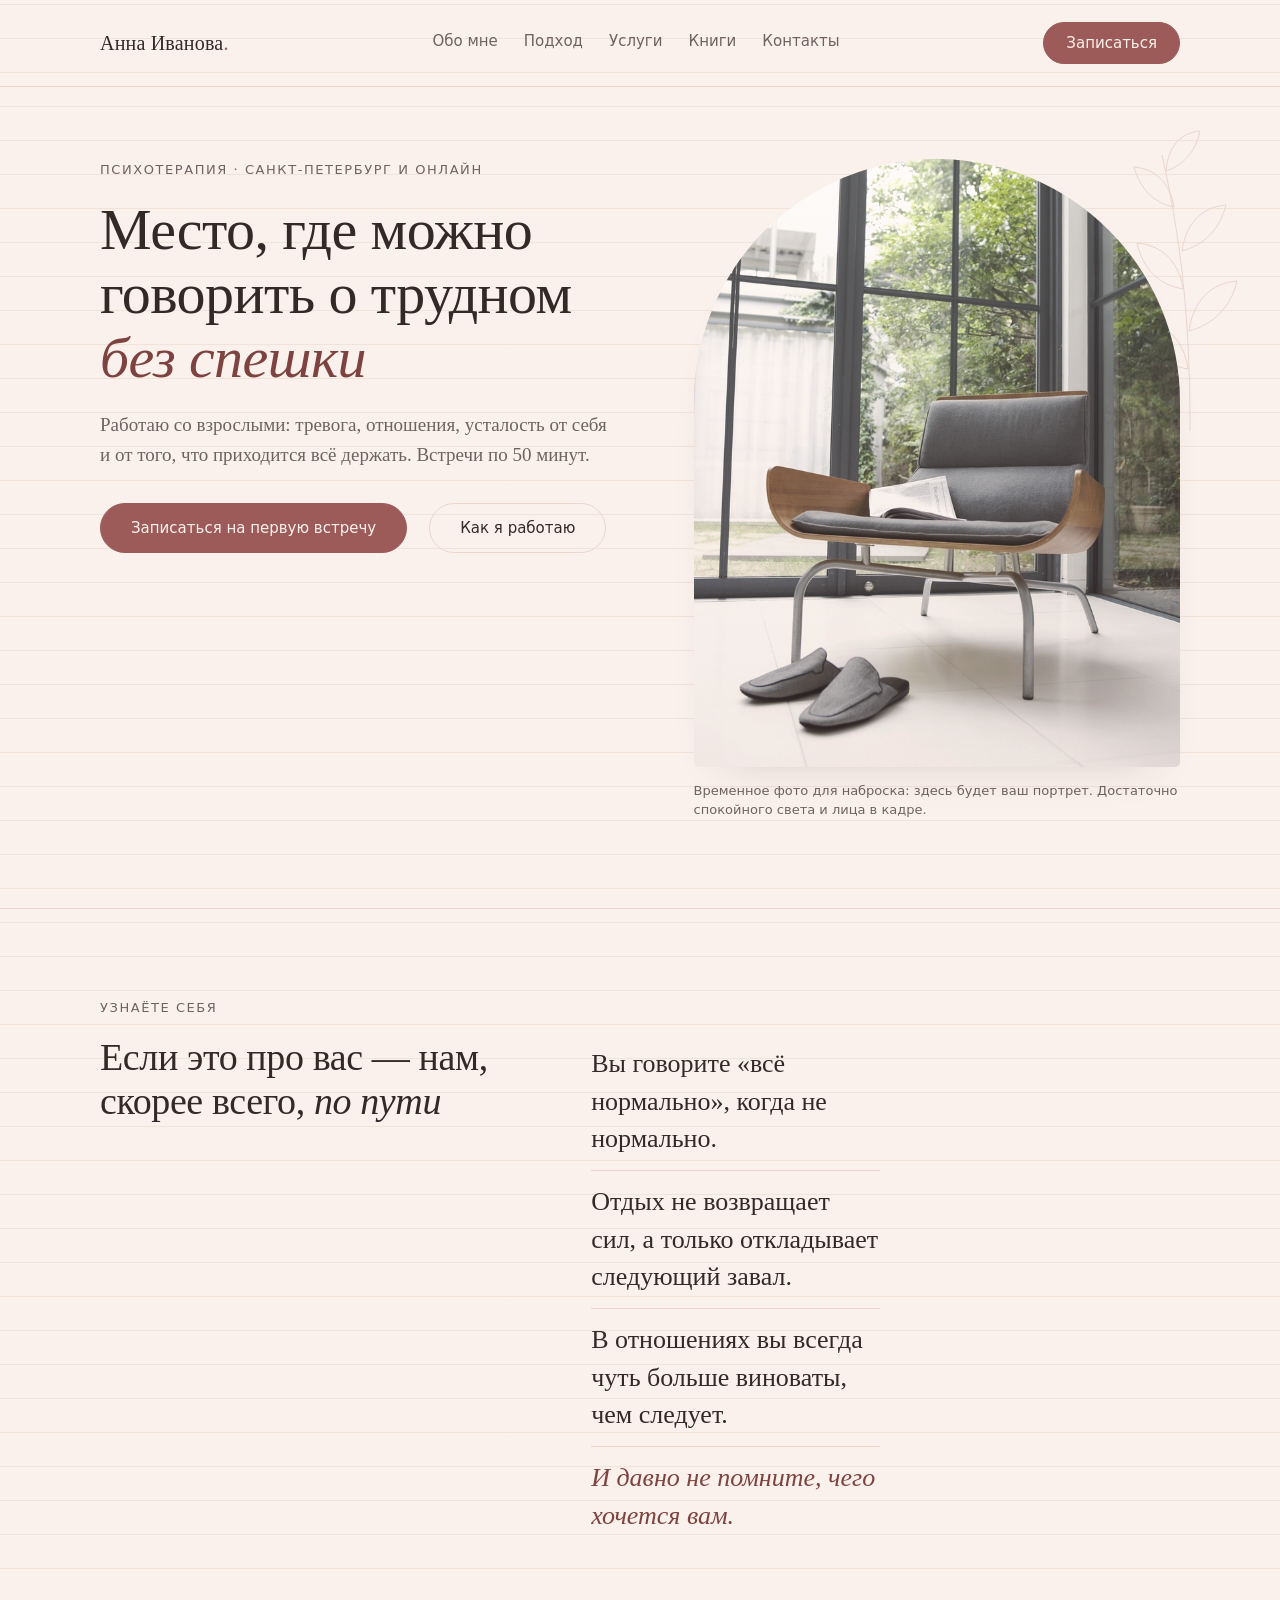
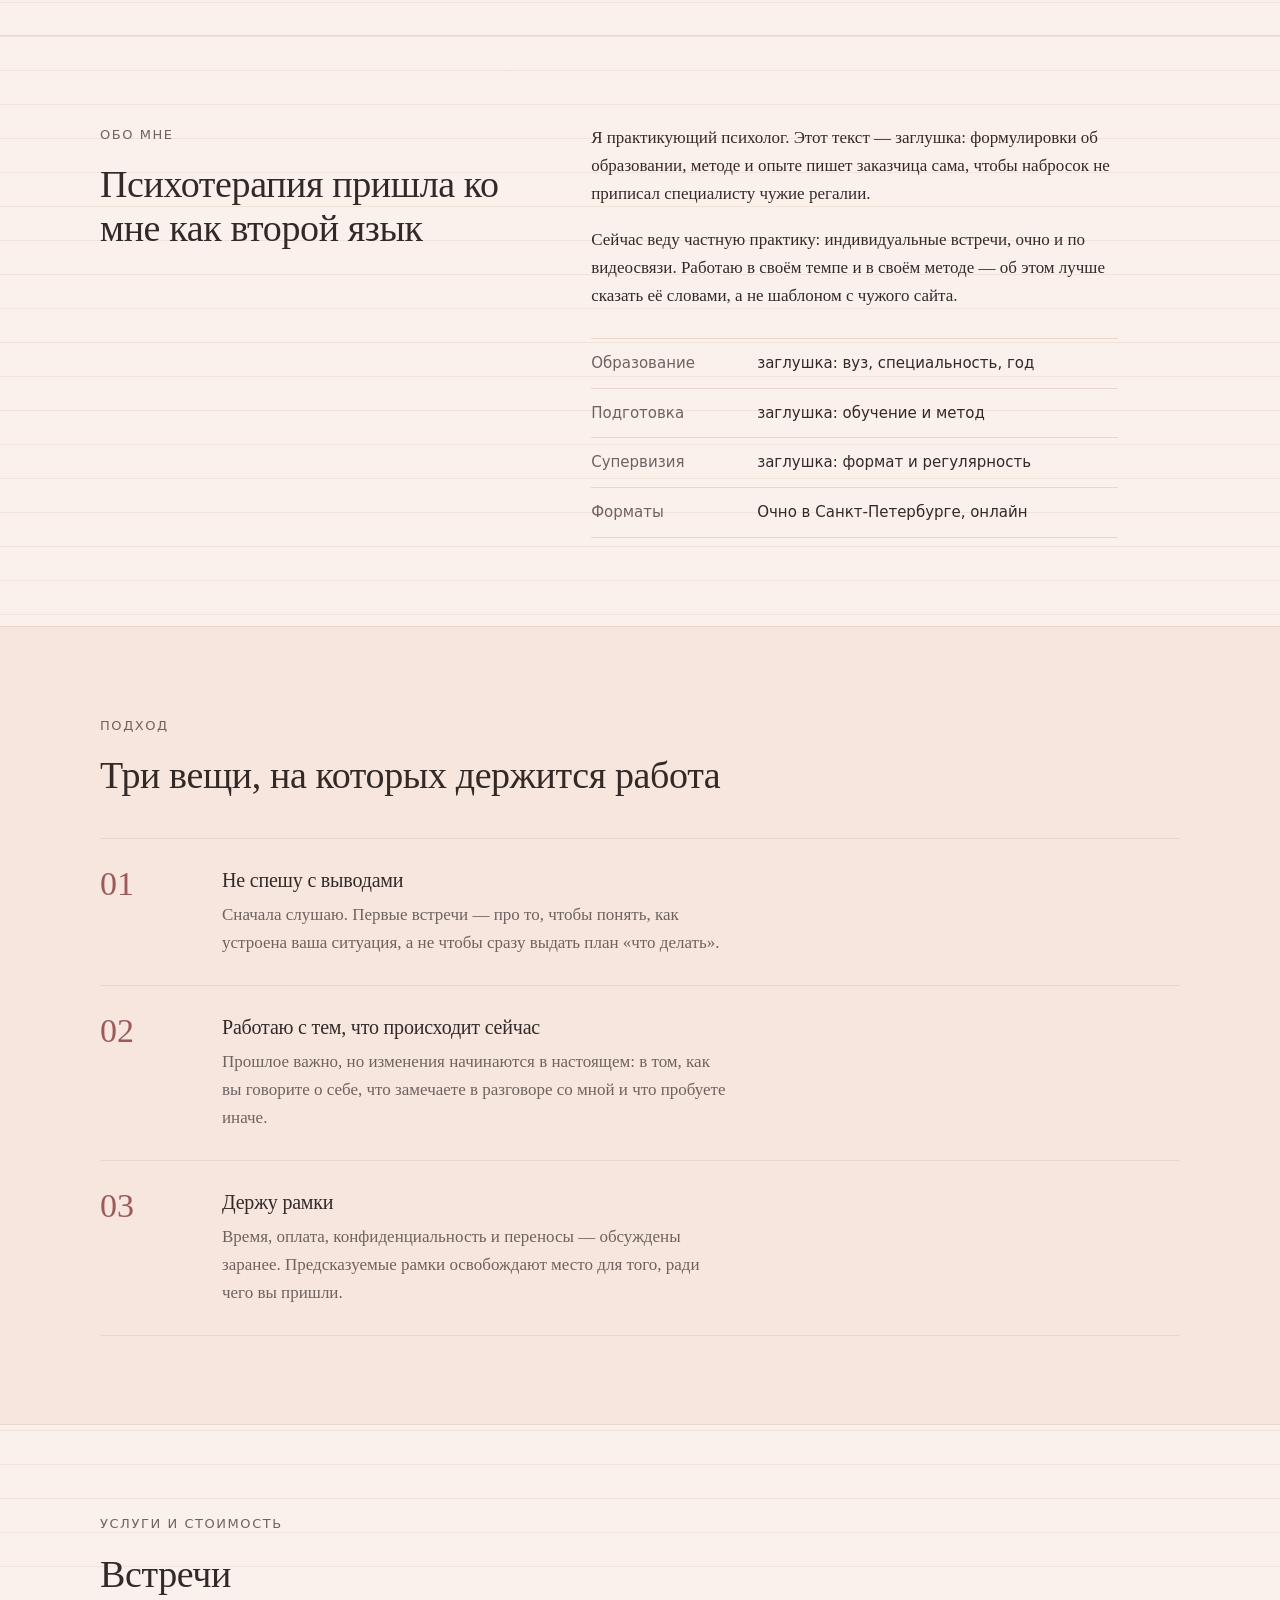
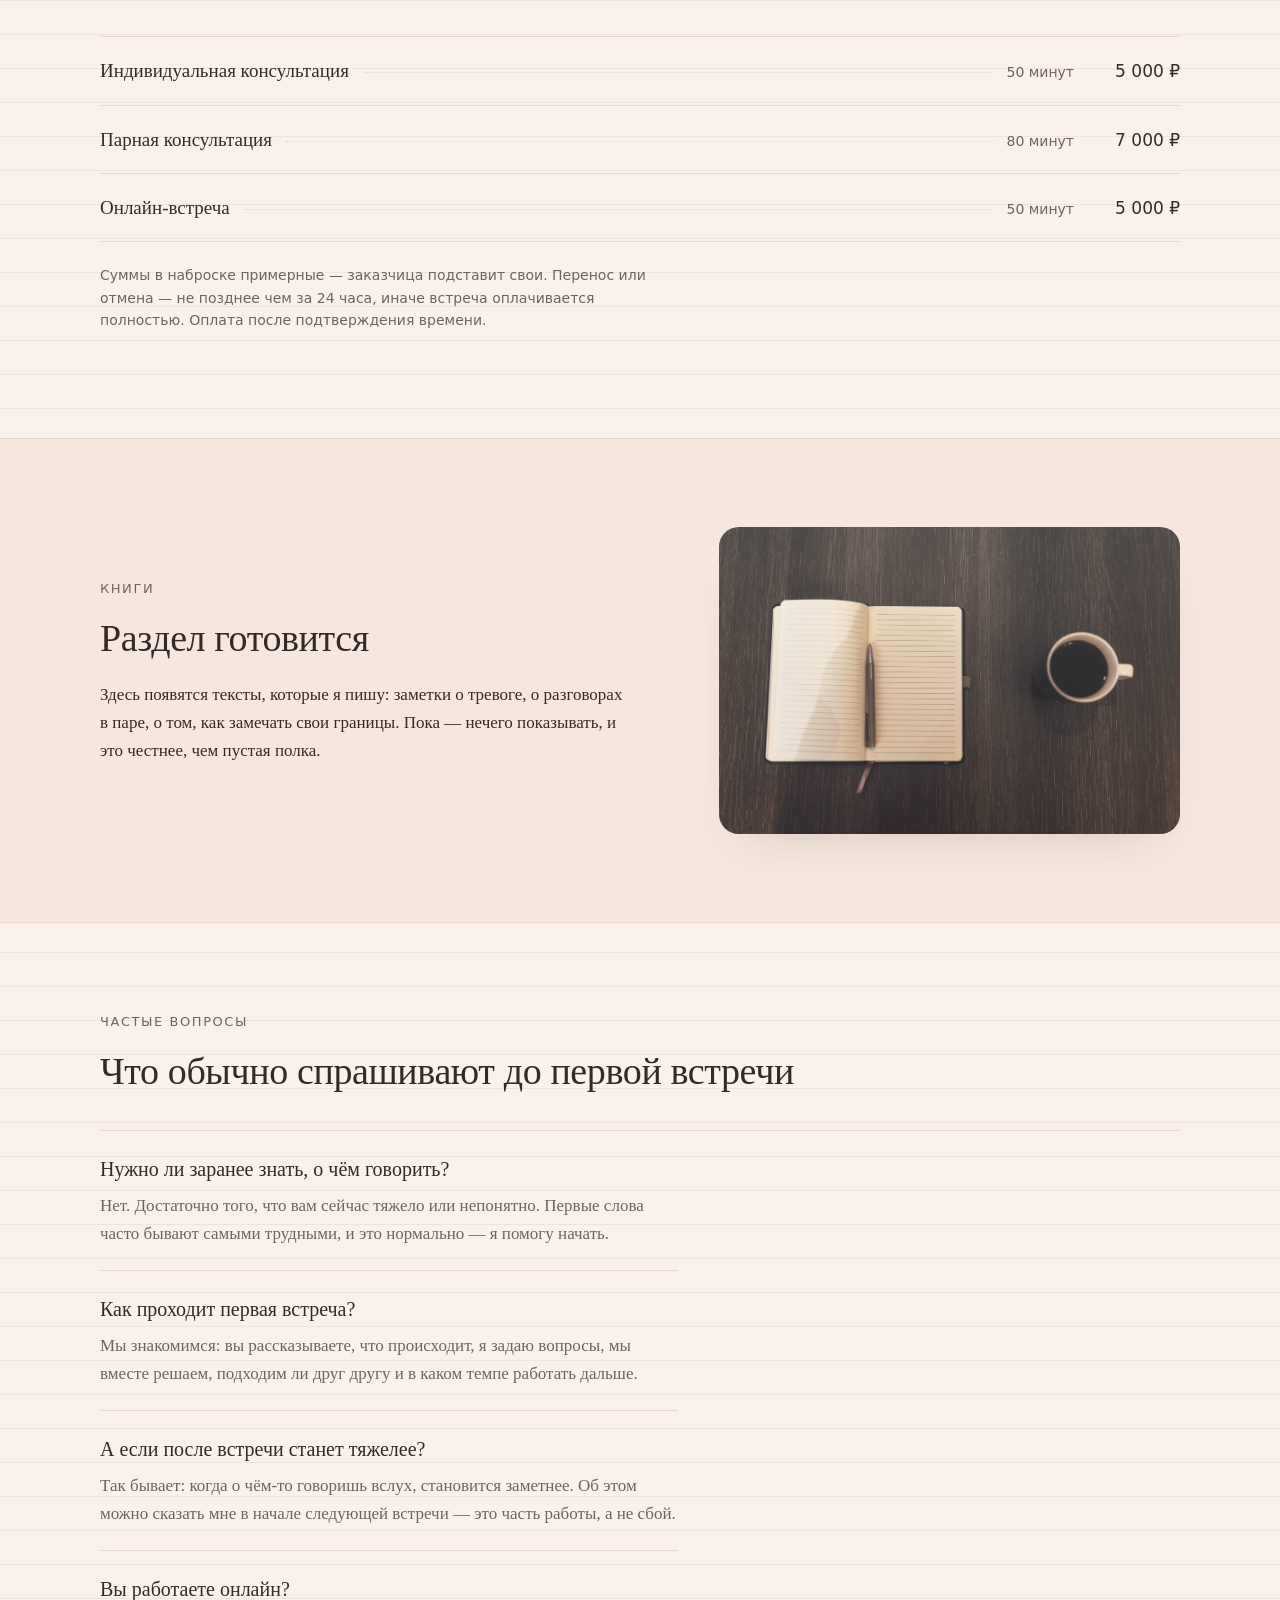
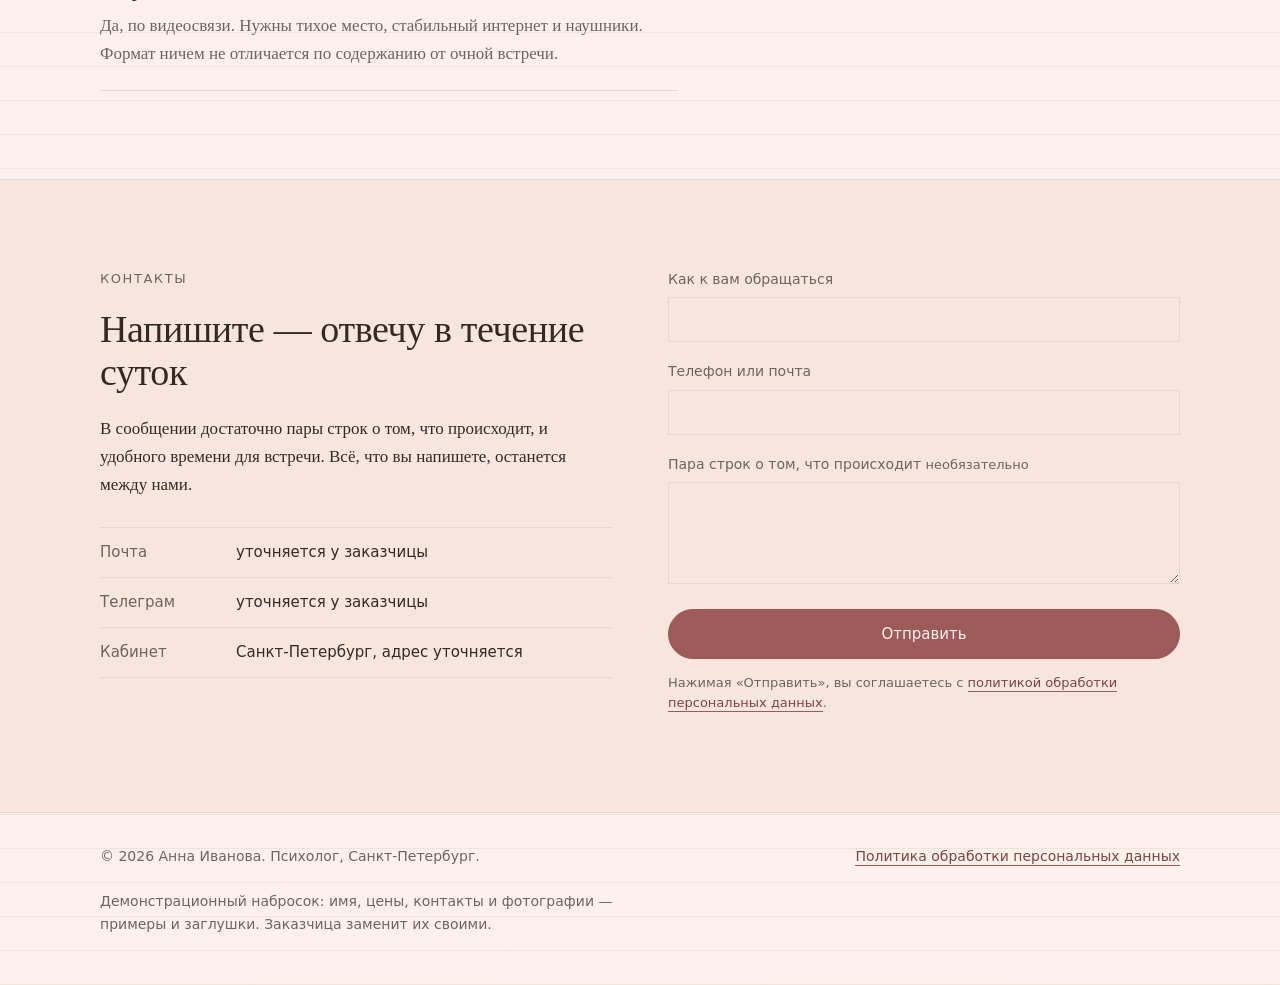
==== index.html @ fbcf43df "Демо-набросок сайта психолога: первый экран, услуги, FAQ, контакты" ====
<!DOCTYPE html>
<html lang="ru">
<head>
<meta charset="utf-8">
<meta name="viewport" content="width=device-width, initial-scale=1">
<title>Анна Иванова — психолог, Санкт-Петербург и онлайн</title>
<meta name="description" content="Психотерапия для взрослых: тревога, отношения, усталость от себя. Встречи 50 минут очно в Санкт-Петербурге и по видеосвязи.">
<link rel="stylesheet" href="styles.css">
</head>
<body>
<!-- Набросок для проекта на Kwork. Имя, тексты и цены — плейсхолдеры. -->
<a class="skip-link" href="#about">Перейти к содержанию</a>

<header class="site-head">
  <div class="wrap head-inner">
    <a class="brand" href="#top">Анна Иванова<span class="brand-dot">.</span></a>
    <nav class="nav" aria-label="Разделы страницы">
      <a href="#about">Обо мне</a>
      <a href="#approach">Подход</a>
      <a href="#services">Услуги</a>
      <a href="#books">Книги</a>
      <a href="#contact">Контакты</a>
    </nav>
    <a class="btn btn-small" href="#contact">Записаться</a>
  </div>
</header>

<main id="top">
  <section class="hero">
    <svg class="ornament" viewBox="0 0 240 320" fill="none" stroke="currentColor" stroke-width="1" aria-hidden="true" focusable="false">
      <path d="M120 320C120 236 116 150 92 44"/>
      <path d="M118 258c-26-4-44-22-50-50 26 2 46 20 50 50Z"/>
      <path d="M119 220c24-6 42-24 48-50-26 2-44 20-48 50Z"/>
      <path d="M113 178c-24-4-40-20-46-46 24 2 42 18 46 46Z"/>
      <path d="M112 140c22-6 38-22 44-46-24 2-40 18-44 46Z"/>
      <path d="M104 96c-20-4-34-18-40-40 22 2 36 16 40 40Z"/>
      <path d="M96 60c18-6 30-20 34-40-20 2-32 16-34 40Z"/>
    </svg>
    <div class="wrap hero-grid">
      <div class="hero-text">
        <p class="kicker">Психотерапия · Санкт-Петербург и онлайн</p>
        <h1>Место, где можно говорить о трудном <em>без спешки</em></h1>
        <p class="lede">Работаю со взрослыми: тревога, отношения, усталость от себя и от того, что приходится всё держать. Встречи по 50 минут.</p>
        <p class="hero-actions">
          <a class="btn" href="#contact">Записаться на первую встречу</a>
          <a class="btn btn-ghost" href="#approach">Как я работаю</a>
        </p>
      </div>
      <figure class="hero-photo">
        <div class="photo">
          <img src="assets/img/hero-room.webp" alt="Светлая комната с креслом у окна — временное фото для наброска" width="727" height="1024" loading="eager">
        </div>
        <figcaption>Временное фото для наброска: здесь будет ваш портрет. Достаточно спокойного света и лица в кадре.</figcaption>
      </figure>
    </div>
  </section>

  <section id="recognize" class="section">
    <div class="wrap section-grid">
      <div>
        <p class="kicker">Узнаёте себя</p>
        <h2>Если это про вас — нам, скорее всего, <em>по пути</em></h2>
      </div>
      <div>
        <ul class="lines">
          <li>Вы говорите «всё нормально», когда не нормально.</li>
          <li>Отдых не возвращает сил, а только откладывает следующий завал.</li>
          <li>В отношениях вы всегда чуть больше виноваты, чем следует.</li>
          <li>И давно не помните, чего хочется вам.</li>
        </ul>
      </div>
    </div>
  </section>

  <section id="about" class="section">
    <div class="wrap section-grid">
      <div>
        <p class="kicker">Обо мне</p>
        <h2>Психотерапия пришла ко мне как второй язык</h2>
      </div>
      <div class="prose">
        <p>Я практикующий психолог. Этот текст — заглушка: формулировки об образовании, методе и опыте пишет заказчица сама, чтобы набросок не приписал специалисту чужие регалии.</p>
        <p>Сейчас веду частную практику: индивидуальные встречи, очно и по видеосвязи. Работаю в своём темпе и в своём методе — об этом лучше сказать её словами, а не шаблоном с чужого сайта.</p>
        <ul class="facts">
          <li><span>Образование</span><span>заглушка: вуз, специальность, год</span></li>
          <li><span>Подготовка</span><span>заглушка: обучение и метод</span></li>
          <li><span>Супервизия</span><span>заглушка: формат и регулярность</span></li>
          <li><span>Форматы</span><span>Очно в Санкт-Петербурге, онлайн</span></li>
        </ul>
      </div>
    </div>
  </section>

  <section id="approach" class="section section-tint">
    <div class="wrap">
      <p class="kicker">Подход</p>
      <h2>Три вещи, на которых держится работа</h2>
      <ol class="steps">
        <li class="step">
          <span class="step-num">01</span>
          <div>
            <h3>Не спешу с выводами</h3>
            <p>Сначала слушаю. Первые встречи — про то, чтобы понять, как устроена ваша ситуация, а не чтобы сразу выдать план «что делать».</p>
          </div>
        </li>
        <li class="step">
          <span class="step-num">02</span>
          <div>
            <h3>Работаю с тем, что происходит сейчас</h3>
            <p>Прошлое важно, но изменения начинаются в настоящем: в том, как вы говорите о себе, что замечаете в разговоре со мной и что пробуете иначе.</p>
          </div>
        </li>
        <li class="step">
          <span class="step-num">03</span>
          <div>
            <h3>Держу рамки</h3>
            <p>Время, оплата, конфиденциальность и переносы — обсуждены заранее. Предсказуемые рамки освобождают место для того, ради чего вы пришли.</p>
          </div>
        </li>
      </ol>
    </div>
  </section>

  <section id="services" class="section">
    <div class="wrap">
      <p class="kicker">Услуги и стоимость</p>
      <h2>Встречи</h2>
      <ul class="price-list">
        <li class="price-row">
          <span class="price-name">Индивидуальная консультация</span>
          <span class="price-lead" aria-hidden="true"></span>
          <span class="price-meta">50 минут</span>
          <span class="price-sum">5 000 ₽</span>
        </li>
        <li class="price-row">
          <span class="price-name">Парная консультация</span>
          <span class="price-lead" aria-hidden="true"></span>
          <span class="price-meta">80 минут</span>
          <span class="price-sum">7 000 ₽</span>
        </li>
        <li class="price-row">
          <span class="price-name">Онлайн-встреча</span>
          <span class="price-lead" aria-hidden="true"></span>
          <span class="price-meta">50 минут</span>
          <span class="price-sum">5 000 ₽</span>
        </li>
      </ul>
      <p class="note">Суммы в наброске примерные — заказчица подставит свои. Перенос или отмена — не позднее чем за 24 часа, иначе встреча оплачивается полностью. Оплата после подтверждения времени.</p>
    </div>
  </section>

  <section id="books" class="section section-tint">
    <div class="wrap books-grid">
      <div>
        <p class="kicker">Книги</p>
        <h2>Раздел готовится</h2>
        <p class="prose">Здесь появятся тексты, которые я пишу: заметки о тревоге, о разговорах в паре, о том, как замечать свои границы. Пока — нечего показывать, и это честнее, чем пустая полка.</p>
      </div>
      <div class="photo photo-wide">
        <img src="assets/img/books-note.webp" alt="Открытый блокнот и кофе на столе — временное фото для наброска" width="1024" height="683" loading="lazy">
      </div>
    </div>
  </section>

  <section id="faq" class="section">
    <div class="wrap">
      <p class="kicker">Частые вопросы</p>
      <h2>Что обычно спрашивают до первой встречи</h2>
      <dl class="faq">
        <dt>Нужно ли заранее знать, о чём говорить?</dt>
        <dd>Нет. Достаточно того, что вам сейчас тяжело или непонятно. Первые слова часто бывают самыми трудными, и это нормально — я помогу начать.</dd>

        <dt>Как проходит первая встреча?</dt>
        <dd>Мы знакомимся: вы рассказываете, что происходит, я задаю вопросы, мы вместе решаем, подходим ли друг другу и в каком темпе работать дальше.</dd>

        <dt>А если после встречи станет тяжелее?</dt>
        <dd>Так бывает: когда о чём-то говоришь вслух, становится заметнее. Об этом можно сказать мне в начале следующей встречи — это часть работы, а не сбой.</dd>

        <dt>Вы работаете онлайн?</dt>
        <dd>Да, по видеосвязи. Нужны тихое место, стабильный интернет и наушники. Формат ничем не отличается по содержанию от очной встречи.</dd>
      </dl>
    </div>
  </section>

  <section id="contact" class="section section-tint">
    <div class="wrap contact-grid">
      <div>
        <p class="kicker">Контакты</p>
        <h2>Напишите — отвечу в течение суток</h2>
        <p class="prose">В сообщении достаточно пары строк о том, что происходит, и удобного времени для встречи. Всё, что вы напишете, останется между нами.</p>
        <ul class="contact-list">
          <li><span>Почта</span><span>уточняется у заказчицы</span></li>
          <li><span>Телеграм</span><span>уточняется у заказчицы</span></li>
          <li><span>Кабинет</span><span>Санкт-Петербург, адрес уточняется</span></li>
        </ul>
      </div>
      <form class="form" action="#contact" method="post" novalidate>
        <p class="field">
          <label for="name">Как к вам обращаться</label>
          <input id="name" name="name" type="text" autocomplete="name" required>
        </p>
        <p class="field">
          <label for="contact-way">Телефон или почта</label>
          <input id="contact-way" name="contact" type="text" autocomplete="email" required>
        </p>
        <p class="field">
          <label for="message">Пара строк о том, что происходит <span class="hint">необязательно</span></label>
          <textarea id="message" name="message" rows="4"></textarea>
        </p>
        <button class="btn btn-submit" type="submit">Отправить</button>
        <p class="form-note">Нажимая «Отправить», вы соглашаетесь с <a class="link" href="privacy.html">политикой обработки персональных данных</a>.</p>
        <p class="form-status" role="status" aria-live="polite"></p>
      </form>
    </div>
  </section>
</main>

<footer class="site-foot">
  <div class="wrap foot-inner">
    <p>© 2026 Анна Иванова. Психолог, Санкт-Петербург.</p>
    <p><a class="link" href="privacy.html">Политика обработки персональных данных</a></p>
  </div>
  <div class="wrap">
    <p class="note">Демонстрационный набросок: имя, цены, контакты и фотографии — примеры и заглушки. Заказчица заменит их своими.</p>
  </div>
</footer>
</body>
</html>
---- styles.css ----
/* Набросок сайта психолога. Значения — из DESIGN.md, править только там. */

:root {
  --paper: #fbf1ec;
  --paper-2: #f6e6de;
  --ink: #332a28;
  --muted: #6f6360;
  --line: #ead6cc;
  --accent: #9c5b58;
  --accent-ink: #7d4340;
  --accent-soft: #f7e3dd;
  --serif: Georgia, "PT Serif", "Times New Roman", serif;
  --sans: "Segoe UI", system-ui, -apple-system, sans-serif;
  --wrap: 1080px;
}

*,
*::before,
*::after {
  box-sizing: border-box;
}

html {
  scroll-behavior: smooth;
}

body {
  margin: 0;
  background-color: var(--paper);
  background-image: repeating-linear-gradient(
    0deg,
    rgb(234 214 204 / 55%) 0 1px,
    transparent 1px 34px
  );
  color: var(--ink);
  font-family: var(--serif);
  font-size: 17px;
  line-height: 1.65;
}

h1,
h2,
h3 {
  margin: 0 0 20px;
  font-family: var(--serif);
  font-weight: 400;
  letter-spacing: -0.01em;
}

h1 {
  max-width: 22ch;
  font-size: clamp(34px, 5vw, 58px);
  line-height: 1.1;
}

h1 em {
  color: var(--accent-ink);
  font-style: italic;
}

h2 em {
  font-style: italic;
}

h2 {
  font-size: clamp(26px, 3.2vw, 38px);
  line-height: 1.15;
}

h3 {
  margin-bottom: 8px;
  font-size: 20px;
  line-height: 1.3;
}

p {
  margin: 0 0 18px;
}

a {
  color: var(--accent-ink);
  text-decoration: none;
}

a:hover {
  color: var(--ink);
}

:focus-visible {
  outline: 2px solid var(--accent);
  outline-offset: 3px;
}

.wrap {
  width: min(var(--wrap), 100% - 40px);
  margin: 0 auto;
}

.skip-link {
  position: absolute;
  left: -9999px;
  padding: 12px 20px;
  background-color: var(--ink);
  color: var(--paper);
  font-family: var(--sans);
  font-size: 15px;
}

.skip-link:focus {
  top: 12px;
  left: 12px;
  z-index: 10;
}

/* Шапка */

.site-head {
  border-bottom: 1px solid var(--line);
}

.head-inner {
  display: flex;
  gap: 24px;
  align-items: center;
  justify-content: space-between;
  padding: 22px 0;
}

.brand {
  color: var(--ink);
  font-size: 20px;
  letter-spacing: 0.01em;
  white-space: nowrap;
}

.brand-dot {
  color: var(--accent);
}

.nav {
  display: flex;
  flex-wrap: wrap;
  gap: 26px;
  font-family: var(--sans);
  font-size: 15px;
}

.nav a {
  color: var(--muted);
  border-bottom: 1px solid transparent;
  padding-bottom: 2px;
}

.nav a:hover {
  color: var(--ink);
  border-bottom-color: var(--accent);
}

/* Кнопки и ссылки */

.btn {
  display: inline-block;
  padding: 15px 30px;
  border: 1px solid var(--accent);
  border-radius: 999px;
  background-color: var(--accent);
  color: var(--paper);
  font-family: var(--sans);
  font-size: 15px;
  line-height: 1.2;
  text-align: center;
  cursor: pointer;
  transition: background-color 0.15s ease, border-color 0.15s ease;
}

.btn:hover {
  border-color: var(--accent-ink);
  background-color: var(--accent-ink);
  color: var(--paper);
}

.btn-ghost {
  border-color: var(--line);
  background-color: transparent;
  color: var(--ink);
}

.btn-ghost:hover {
  border-color: var(--ink);
  background-color: transparent;
  color: var(--ink);
}

.btn-small {
  padding: 11px 22px;
  white-space: nowrap;
}

.btn-submit {
  width: 100%;
}

.link {
  border-bottom: 1px solid var(--accent);
  color: var(--accent-ink);
  padding-bottom: 1px;
}

.link:hover {
  border-bottom-color: var(--ink);
}

/* Первый экран */

.hero {
  position: relative;
  padding: 72px 0 88px;
  border-bottom: 1px solid var(--line);
  overflow: hidden;
}

.ornament {
  position: absolute;
  top: 24px;
  right: -30px;
  width: 240px;
  color: var(--line);
  pointer-events: none;
}

/* «Узнаёте себя» — короткие строки вместо абзаца */

.lines {
  margin: 36px 0 0;
  padding: 0;
  max-width: 34ch;
  list-style: none;
}

.lines li {
  padding: 12px 0;
  border-bottom: 1px solid var(--line);
  font-size: clamp(20px, 2.4vw, 26px);
  line-height: 1.45;
}

.lines li:last-child {
  border-bottom: 0;
  color: var(--accent-ink);
  font-style: italic;
}

.hero-grid {
  display: grid;
  grid-template-columns: 1.05fr 0.95fr;
  gap: 56px;
  align-items: start;
}

.hero-actions {
  display: flex;
  flex-wrap: wrap;
  gap: 22px;
  align-items: center;
  margin: 32px 0 0;
}

.kicker {
  margin: 0 0 18px;
  color: var(--muted);
  font-family: var(--sans);
  font-size: 13px;
  letter-spacing: 0.12em;
  text-transform: uppercase;
}

.lede {
  max-width: 54ch;
  color: var(--muted);
  font-size: 19px;
  line-height: 1.6;
}

/* Фото-заглушки */

.photo {
  position: relative;
  display: flex;
  align-items: center;
  justify-content: center;
  aspect-ratio: 4 / 5;
  border-radius: 999px 999px 20px 20px;
  background-color: var(--paper-2);
  background-image: radial-gradient(120% 80% at 50% 0%, rgb(247 227 221 / 70%), transparent 60%);
  color: var(--muted);
  font-family: var(--sans);
  font-size: 13px;
  line-height: 1.5;
  text-align: center;
  overflow: hidden;
  box-shadow: 0 24px 48px -32px rgb(51 42 40 / 22%);
}

.photo img {
  display: block;
  width: 100%;
  height: 100%;
  object-fit: cover;
  filter: sepia(14%) saturate(88%) contrast(97%) brightness(104%);
}

.photo::after {
  position: absolute;
  inset: 0;
  background-image: linear-gradient(180deg, rgb(247 227 221 / 16%), rgb(156 91 88 / 12%));
  content: "";
  pointer-events: none;
}

.photo-wide {
  aspect-ratio: 3 / 2;
  border-radius: 20px;
}

.hero-photo {
  margin: 0;
}

.hero-photo figcaption {
  margin-top: 14px;
  color: var(--muted);
  font-family: var(--sans);
  font-size: 13px;
  line-height: 1.5;
}

/* Секции */

.section {
  padding: 88px 0;
  border-bottom: 1px solid var(--line);
}

.section-tint {
  background-color: var(--paper-2);
}

.section-grid {
  display: grid;
  grid-template-columns: 0.85fr 1.15fr;
  gap: 56px;
  align-items: start;
}

.prose {
  max-width: 62ch;
}

.facts {
  margin: 28px 0 0;
  padding: 0;
  font-family: var(--sans);
  font-size: 15px;
  list-style: none;
  border-top: 1px solid var(--line);
}

.facts li {
  display: grid;
  grid-template-columns: 150px 1fr;
  gap: 16px;
  padding: 12px 0;
  border-bottom: 1px solid var(--line);
}

.facts li span:first-child {
  color: var(--muted);
}

/* Подход */

.steps {
  margin: 40px 0 0;
  padding: 0;
  list-style: none;
  border-top: 1px solid var(--line);
}

.step {
  display: grid;
  grid-template-columns: 90px 1fr;
  gap: 32px;
  padding: 28px 0;
  border-bottom: 1px solid var(--line);
}

.step-num {
  color: var(--accent);
  font-family: var(--serif);
  font-size: 34px;
  line-height: 1;
}

.step p {
  max-width: 60ch;
  margin: 0;
  color: var(--muted);
}

/* Услуги */

.price-list {
  margin: 40px 0 0;
  padding: 0;
  font-family: var(--sans);
  list-style: none;
  border-top: 1px solid var(--line);
}

.price-row {
  display: flex;
  gap: 14px;
  align-items: baseline;
  padding: 18px 0;
  border-bottom: 1px solid var(--line);
}

.price-name {
  font-family: var(--serif);
  font-size: 19px;
}

.price-lead {
  flex: 1;
  border-bottom: 1px dotted var(--line);
  transform: translateY(-4px);
}

.price-meta {
  color: var(--muted);
  font-size: 14px;
}

.price-sum {
  min-width: 92px;
  font-size: 17px;
  font-variant-numeric: tabular-nums;
  text-align: right;
}

.note {
  max-width: 62ch;
  margin-top: 22px;
  color: var(--muted);
  font-family: var(--sans);
  font-size: 14px;
  line-height: 1.6;
}

/* Книги */

.books-grid {
  display: grid;
  grid-template-columns: 1.1fr 0.9fr;
  gap: 56px;
  align-items: center;
}

/* Вопросы */

.faq {
  margin: 36px 0 0;
  border-top: 1px solid var(--line);
}

.faq dt {
  padding: 22px 0 6px;
  font-size: 20px;
}

.faq dd {
  max-width: 68ch;
  margin: 0;
  padding: 0 0 22px;
  border-bottom: 1px solid var(--line);
  color: var(--muted);
}

/* Контакты */

.contact-grid {
  display: grid;
  grid-template-columns: 1fr 1fr;
  gap: 56px;
  align-items: start;
}

.contact-list {
  margin: 28px 0 0;
  padding: 0;
  font-family: var(--sans);
  font-size: 15px;
  list-style: none;
  border-top: 1px solid var(--line);
}

.contact-list li {
  display: grid;
  grid-template-columns: 120px 1fr;
  gap: 16px;
  padding: 12px 0;
  border-bottom: 1px solid var(--line);
}

.contact-list li > span:first-child {
  color: var(--muted);
}

/* Форма */

.form {
  font-family: var(--sans);
  font-size: 15px;
}

.field {
  margin: 0 0 18px;
}

.field label {
  display: block;
  margin-bottom: 6px;
  color: var(--muted);
  font-size: 14px;
}

.hint {
  color: var(--muted);
  font-size: 13px;
}

.field input,
.field textarea {
  width: 100%;
  padding: 12px 14px;
  border: 1px solid var(--line);
  background-color: transparent;
  color: var(--ink);
  font-family: var(--sans);
  font-size: 16px;
}

.field textarea {
  resize: vertical;
}

.form-note {
  margin: 14px 0 0;
  color: var(--muted);
  font-size: 13px;
  line-height: 1.5;
}

.form-status {
  margin: 12px 0 0;
  color: var(--accent-ink);
  font-size: 14px;
}

/* Подвал */

.site-foot {
  padding: 32px 0;
  font-family: var(--sans);
  font-size: 14px;
  color: var(--muted);
}

.foot-inner {
  display: flex;
  flex-wrap: wrap;
  gap: 16px 32px;
  justify-content: space-between;
}

.foot-inner p {
  margin: 0;
}

/* Адаптив */

@media (max-width: 900px) {
  .hero-grid,
  .section-grid,
  .books-grid,
  .contact-grid {
    grid-template-columns: 1fr;
    gap: 36px;
  }

  .hero {
    padding: 48px 0 56px;
  }

  .section {
    padding: 56px 0;
  }

  .nav {
    gap: 18px;
  }

  .head-inner {
    flex-wrap: wrap;
  }
}

@media (max-width: 620px) {
  body {
    font-size: 16px;
  }

  .nav {
    order: 3;
    width: 100%;
    gap: 14px;
    font-size: 14px;
  }

  .hero-photo {
    order: -1;
  }

  .step {
    grid-template-columns: 56px 1fr;
    gap: 16px;
  }

  .step-num {
    font-size: 26px;
  }

  .facts li,
  .contact-list li {
    grid-template-columns: 1fr;
    gap: 2px;
  }

  .price-row {
    flex-wrap: wrap;
  }

  .price-lead {
    display: none;
  }

  .price-sum {
    margin-left: auto;
  }
}
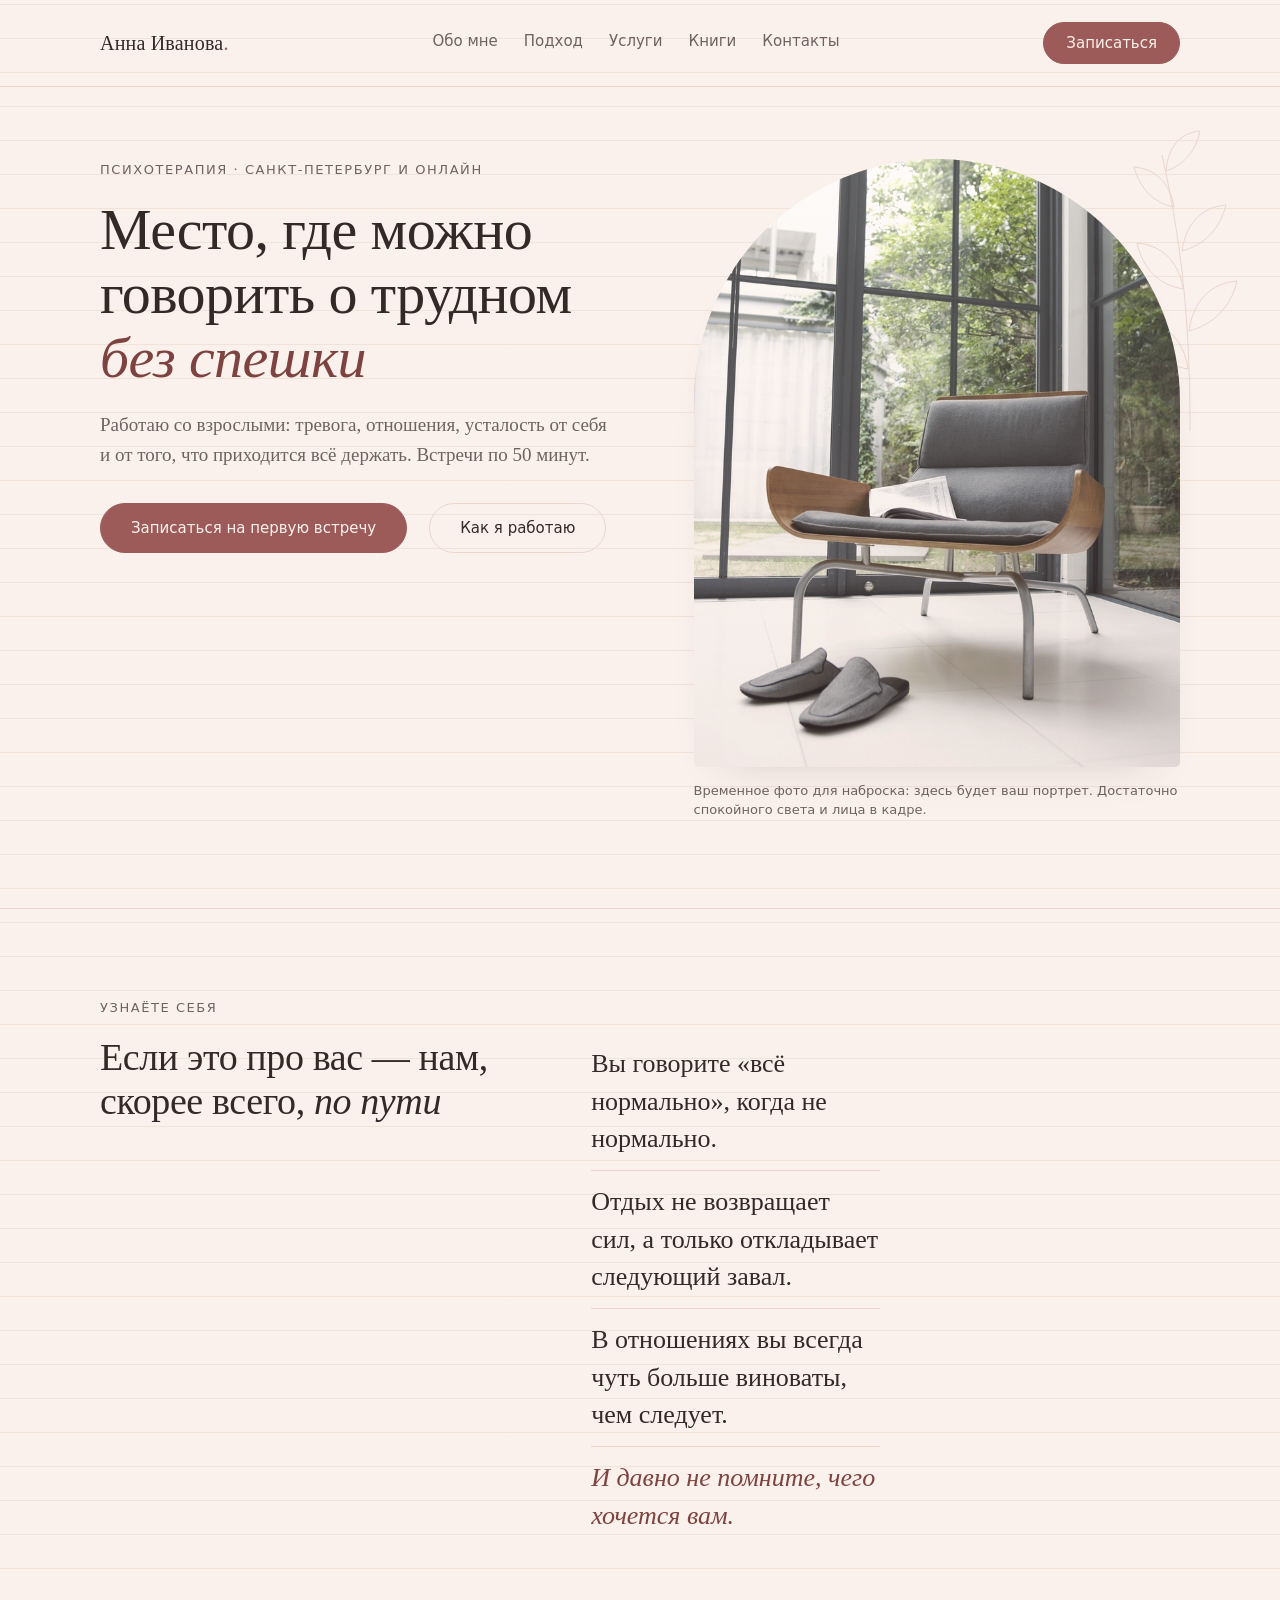
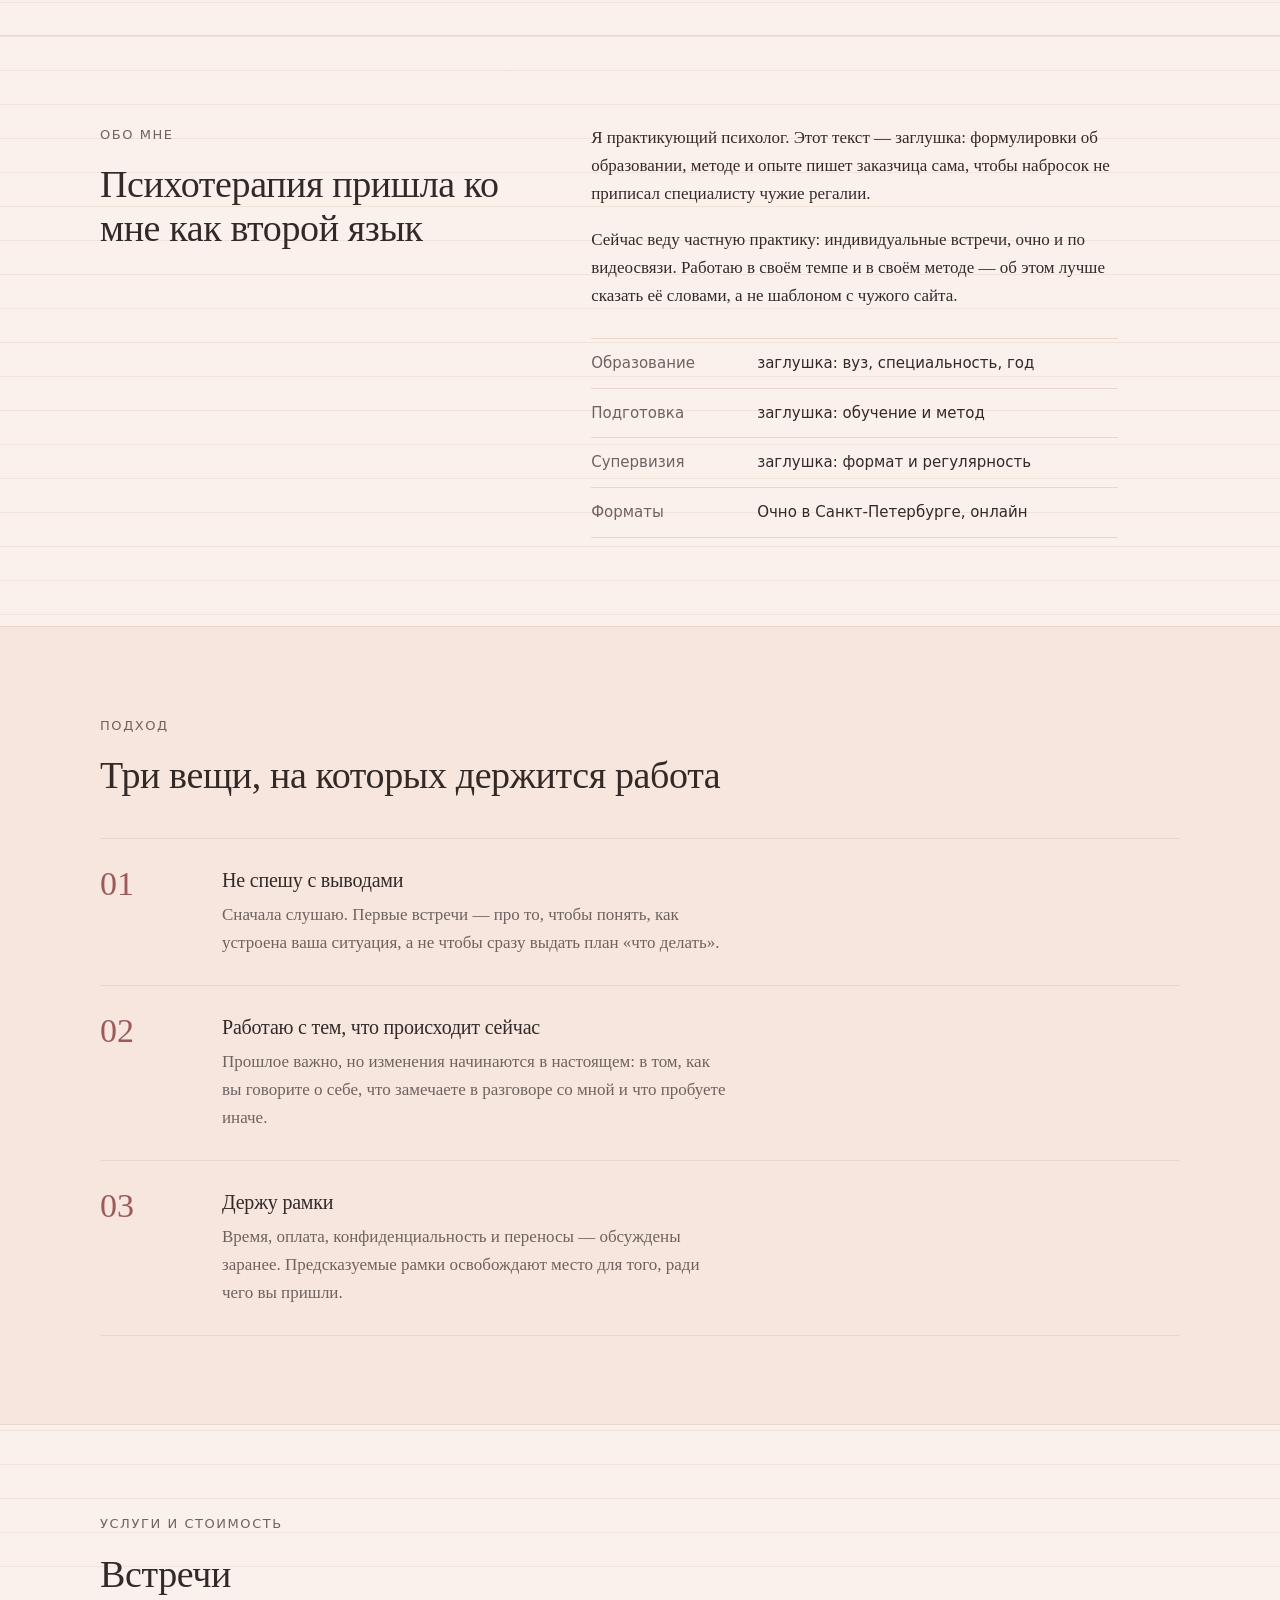
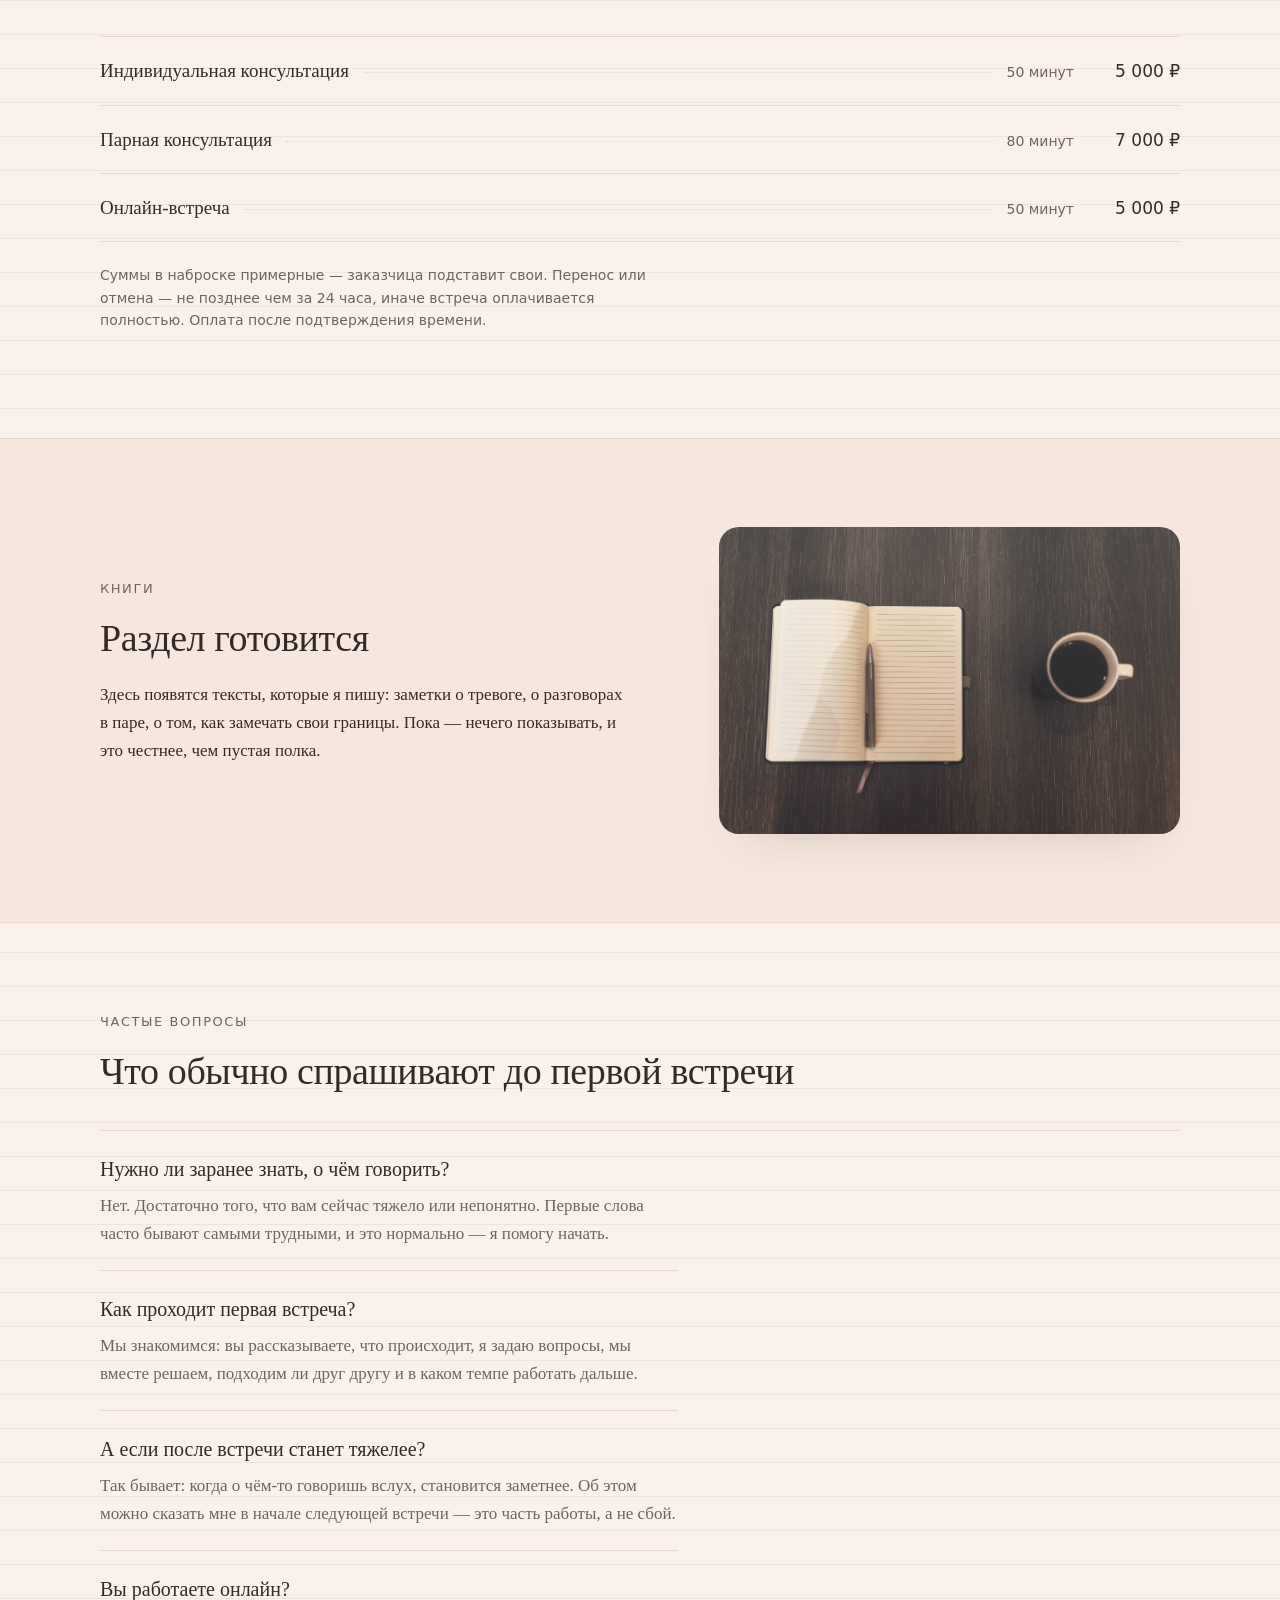
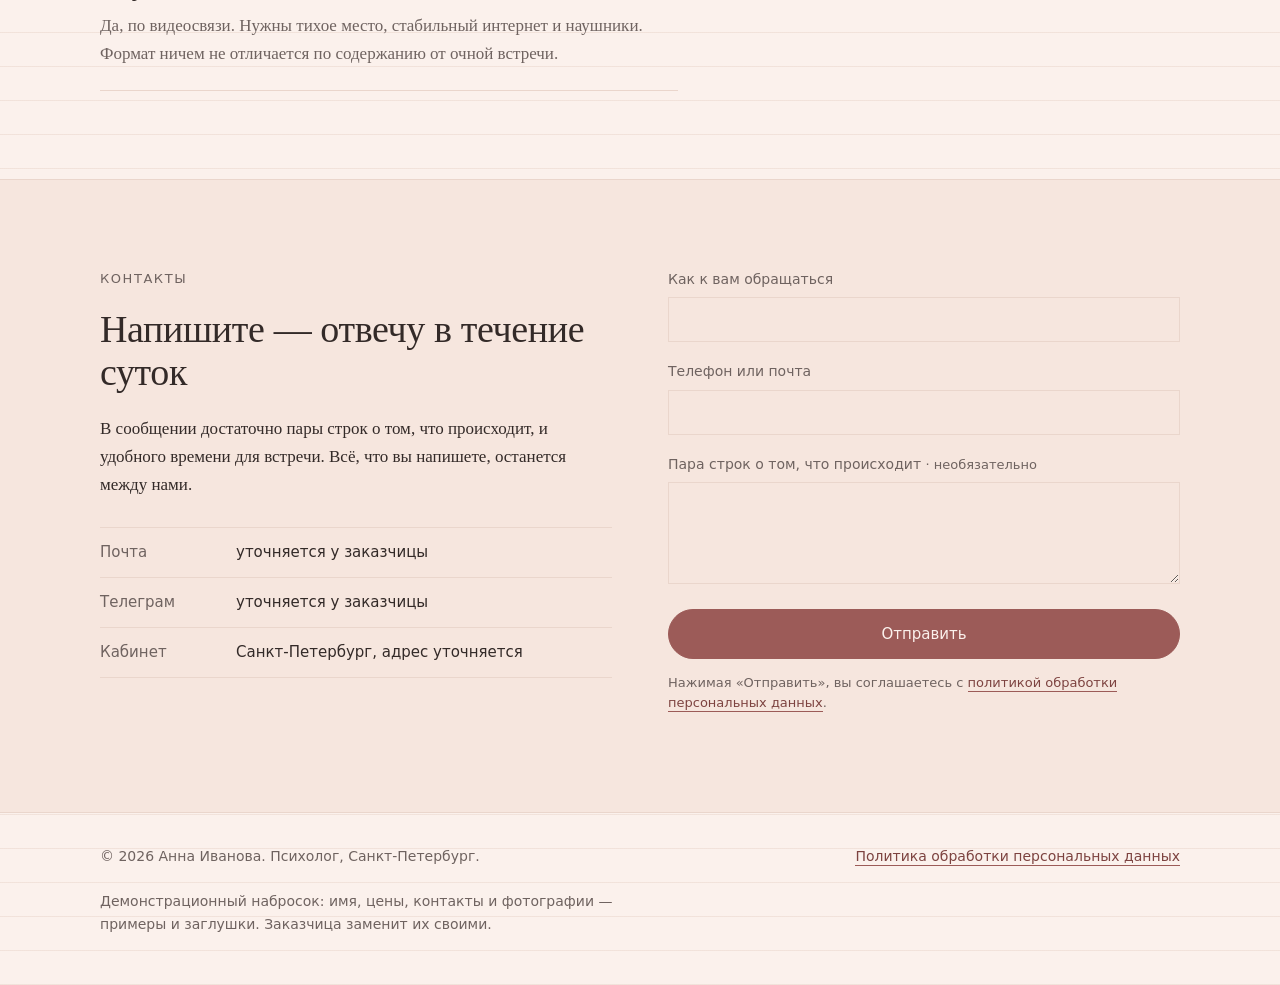
==== commit 210351db: "Подпись «необязательно» отделена от текста поля" ====
--- a/index.html
+++ b/index.html
@@ -204,7 +204,7 @@
           <input id="contact-way" name="contact" type="text" autocomplete="email" required>
         </p>
         <p class="field">
-          <label for="message">Пара строк о том, что происходит <span class="hint">необязательно</span></label>
+          <label for="message">Пара строк о том, что происходит <span class="hint">· необязательно</span></label>
           <textarea id="message" name="message" rows="4"></textarea>
         </p>
         <button class="btn btn-submit" type="submit">Отправить</button>
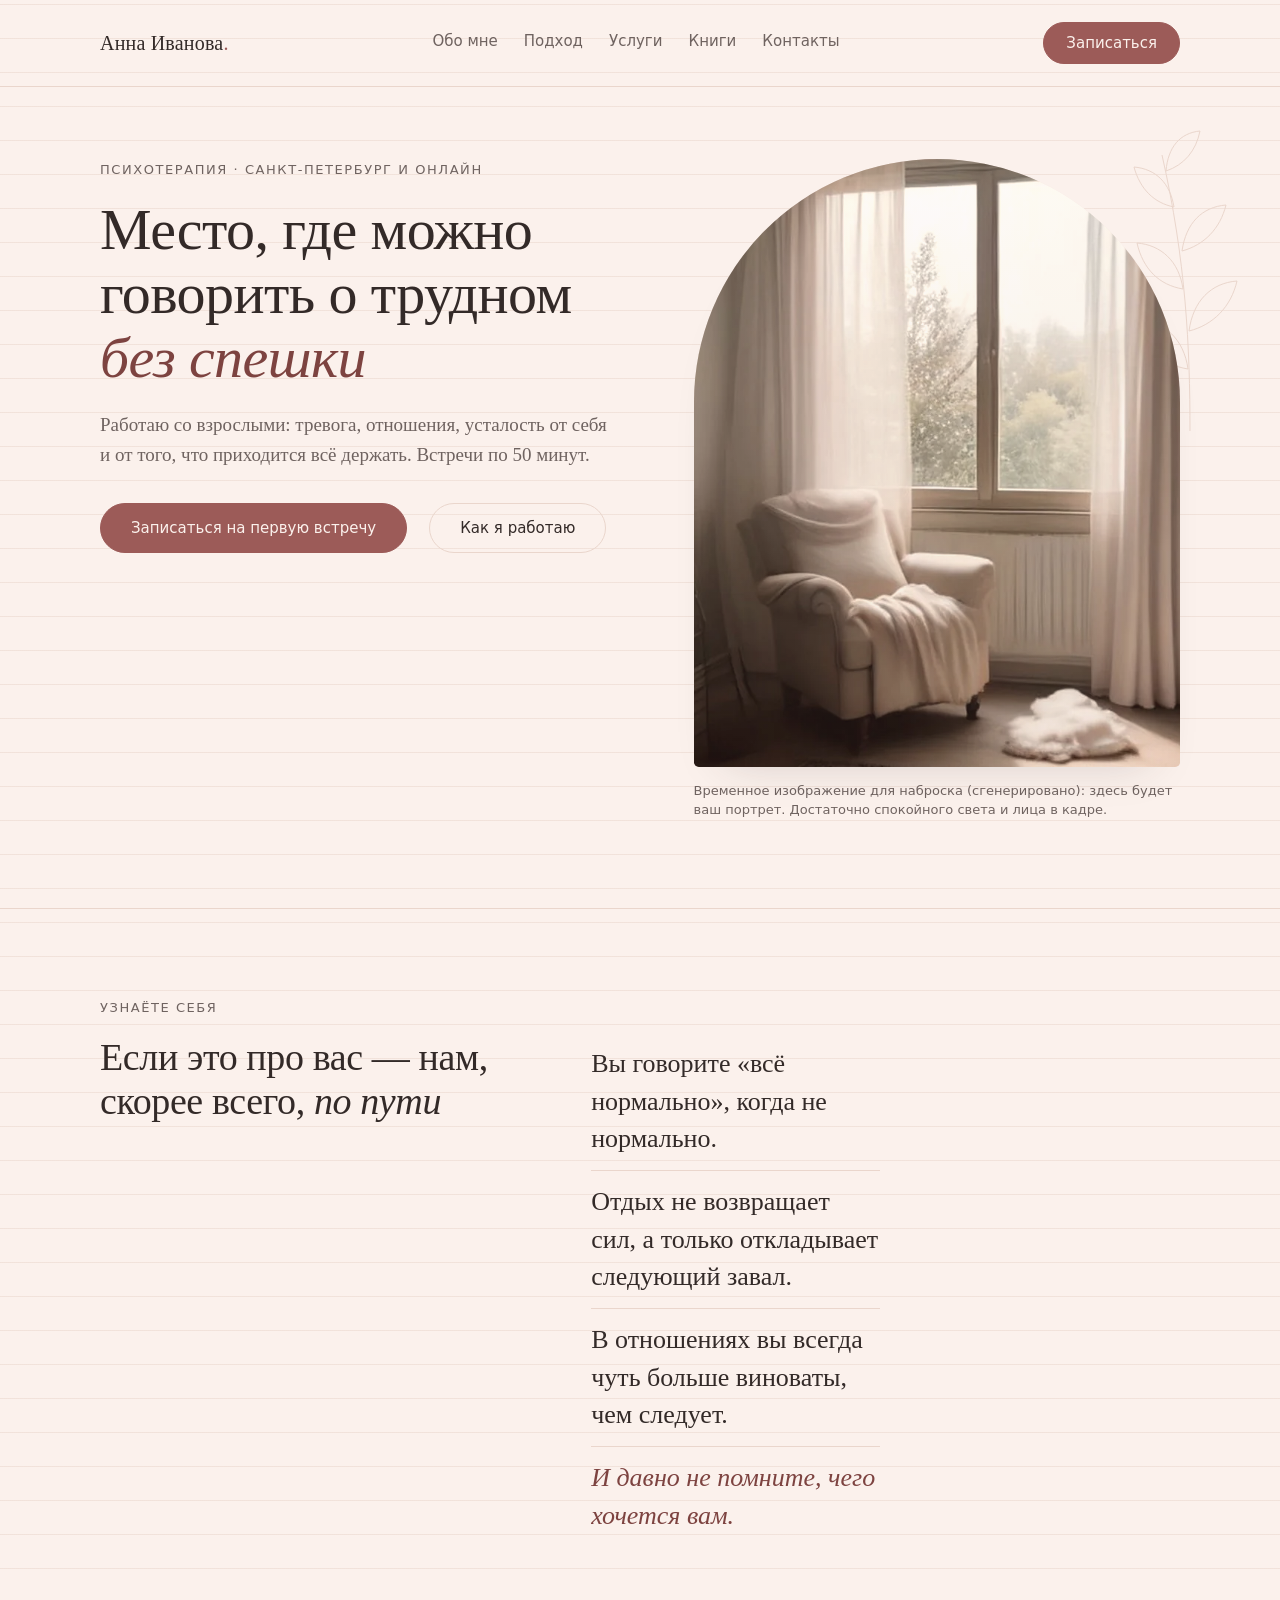
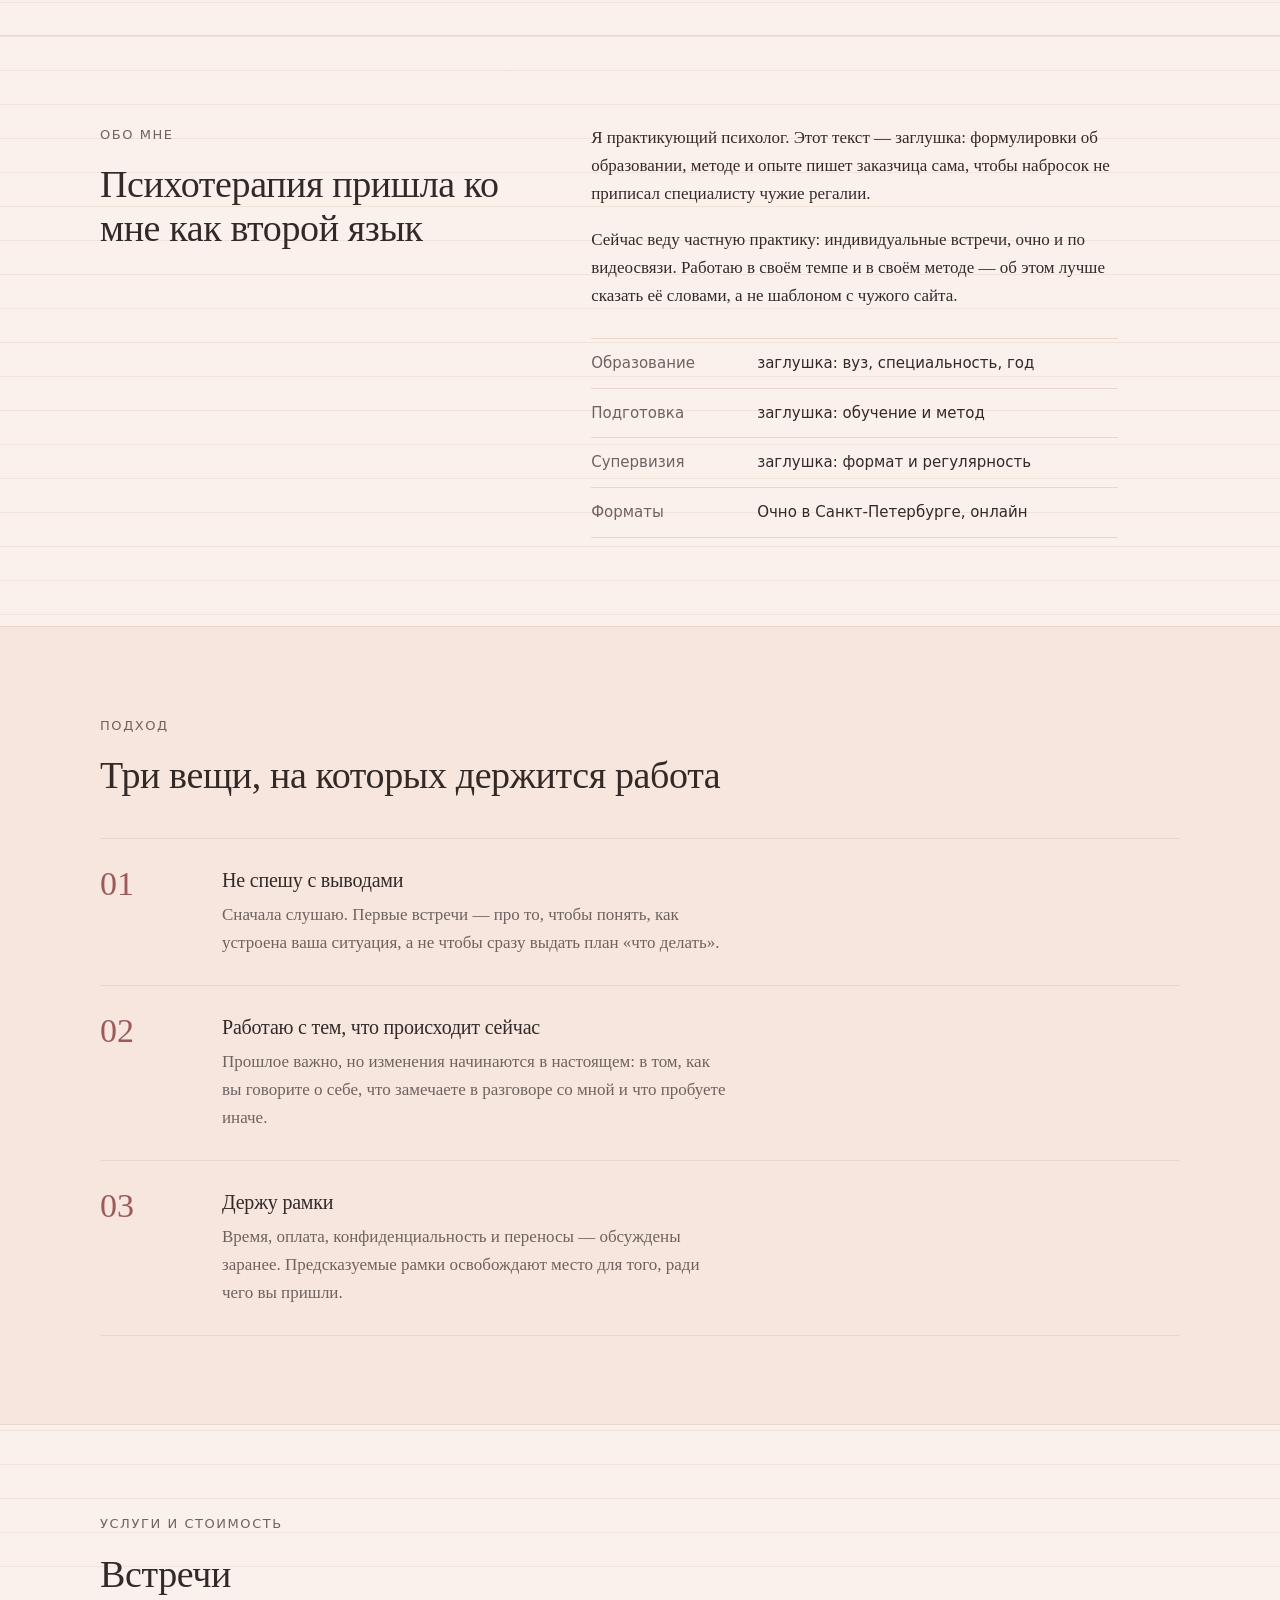
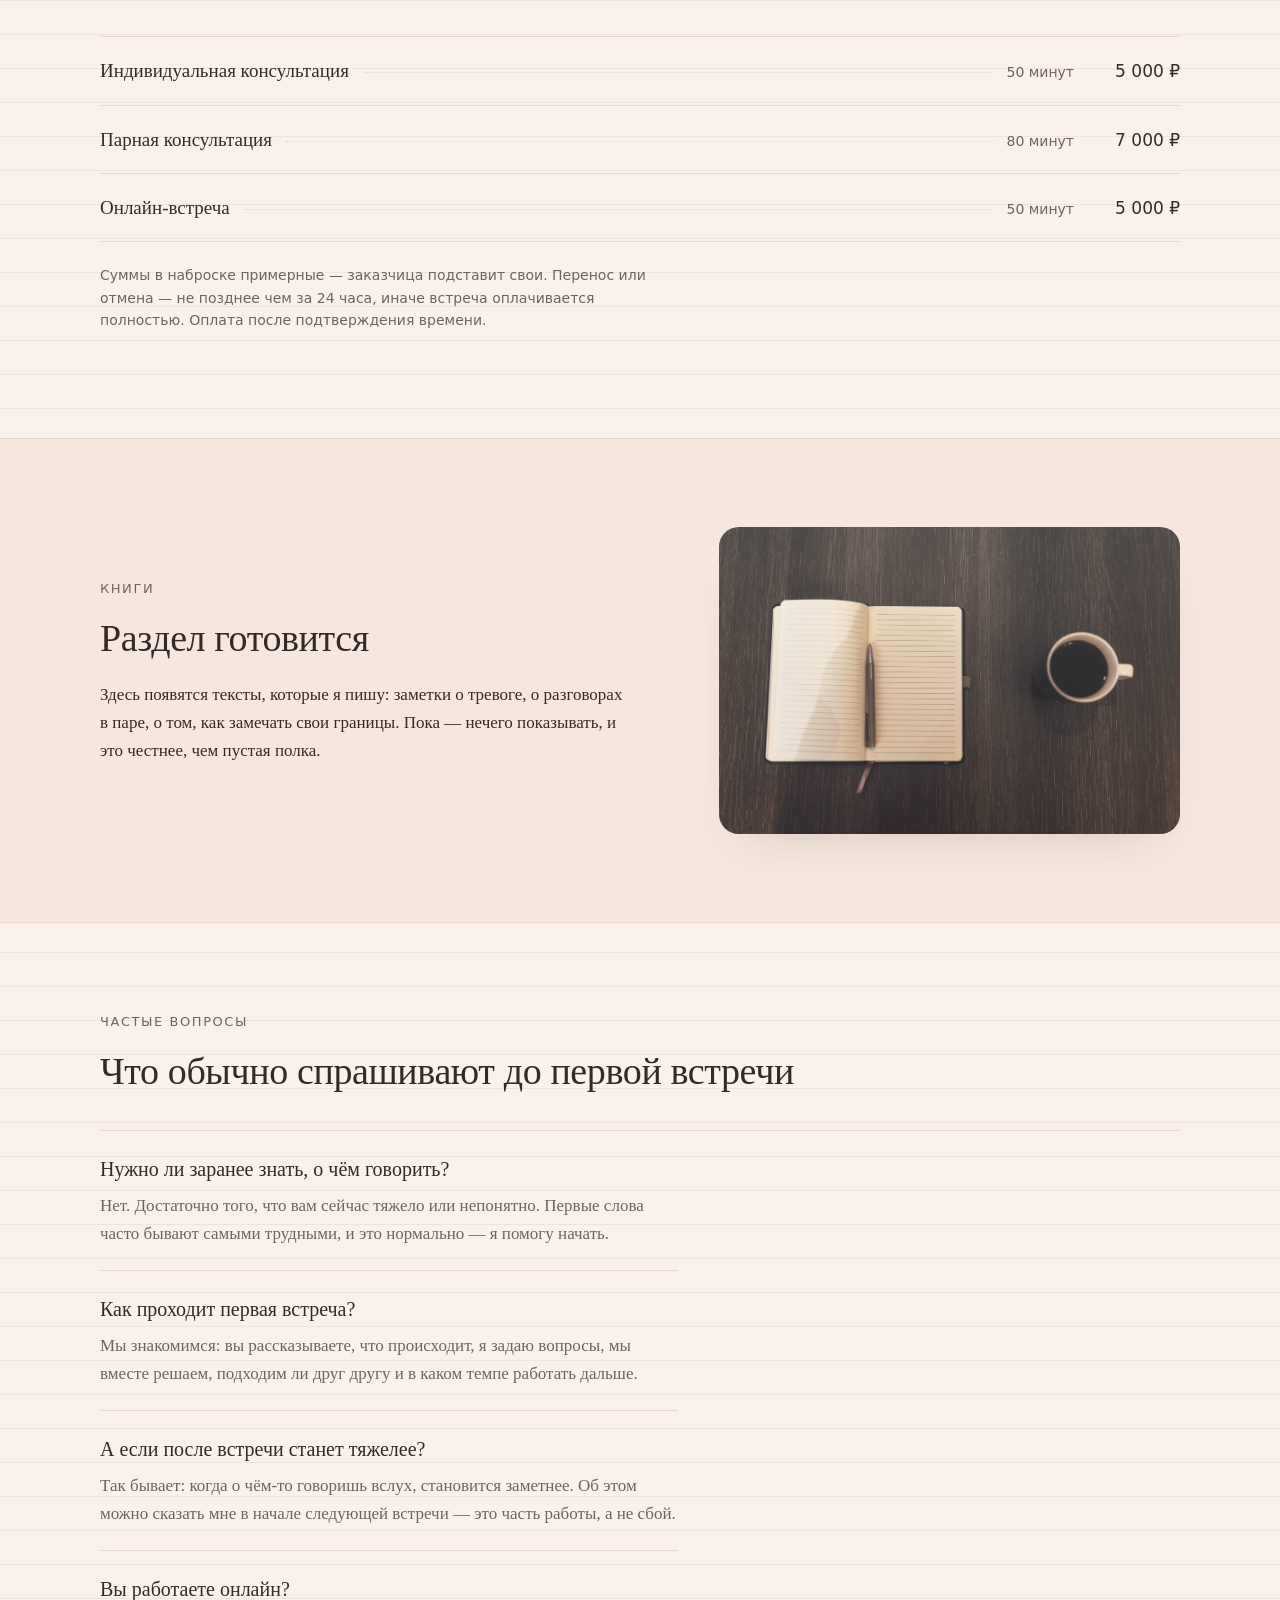
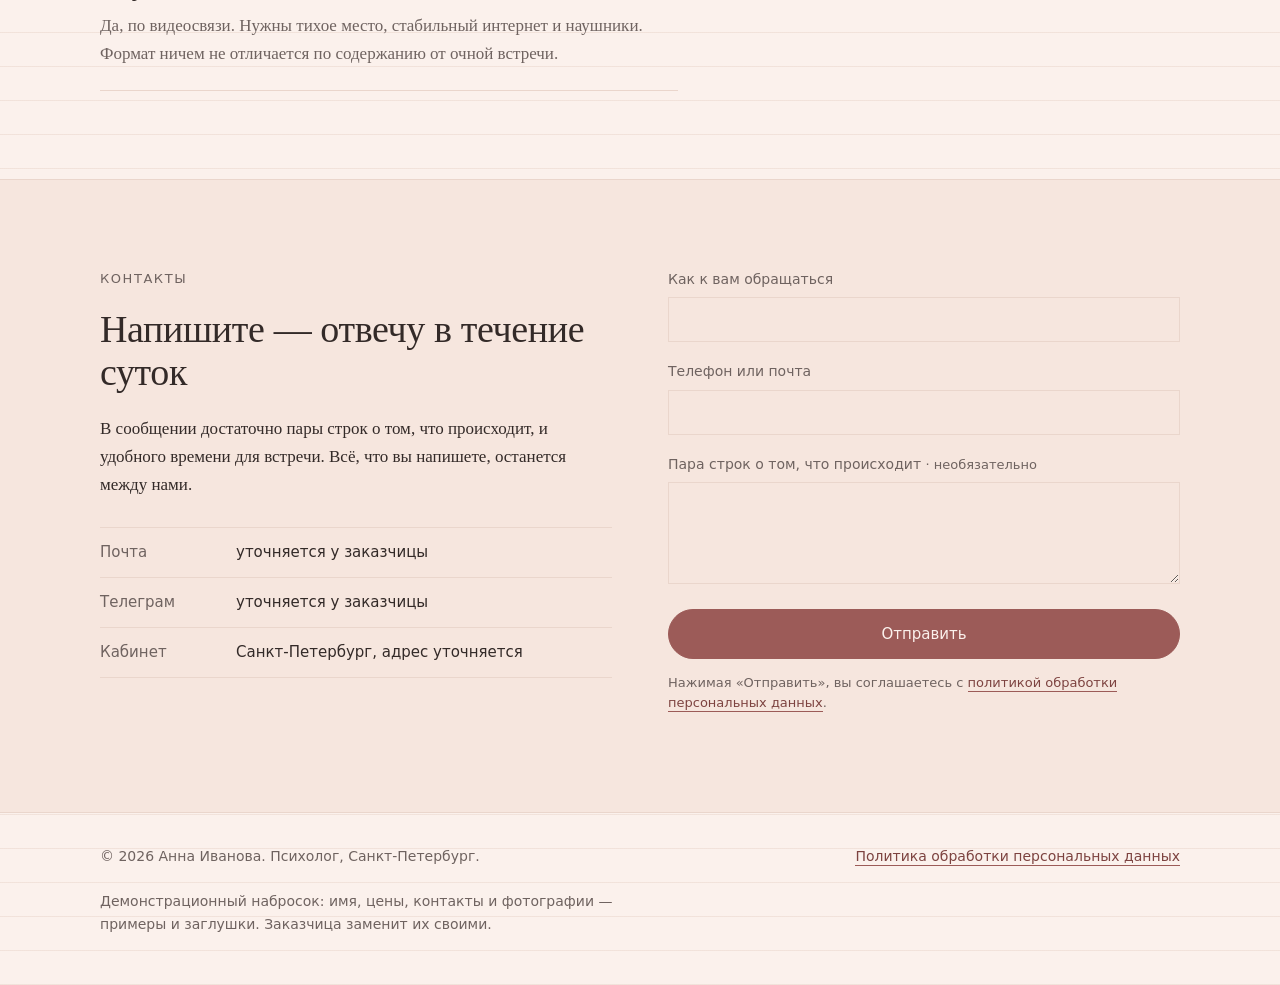
==== commit e817b73c: "Первый экран: сгенерированное изображение комнаты вместо стокового фото" ====
--- a/index.html
+++ b/index.html
@@ -48,9 +48,9 @@
       </div>
       <figure class="hero-photo">
         <div class="photo">
-          <img src="assets/img/hero-room.webp" alt="Светлая комната с креслом у окна — временное фото для наброска" width="727" height="1024" loading="eager">
+          <img src="assets/img/hero-room-ai.webp" alt="Тёплая комната с креслом у окна — сгенерированное изображение-заглушка" width="680" height="820" loading="eager">
         </div>
-        <figcaption>Временное фото для наброска: здесь будет ваш портрет. Достаточно спокойного света и лица в кадре.</figcaption>
+        <figcaption>Временное изображение для наброска (сгенерировано): здесь будет ваш портрет. Достаточно спокойного света и лица в кадре.</figcaption>
       </figure>
     </div>
   </section>
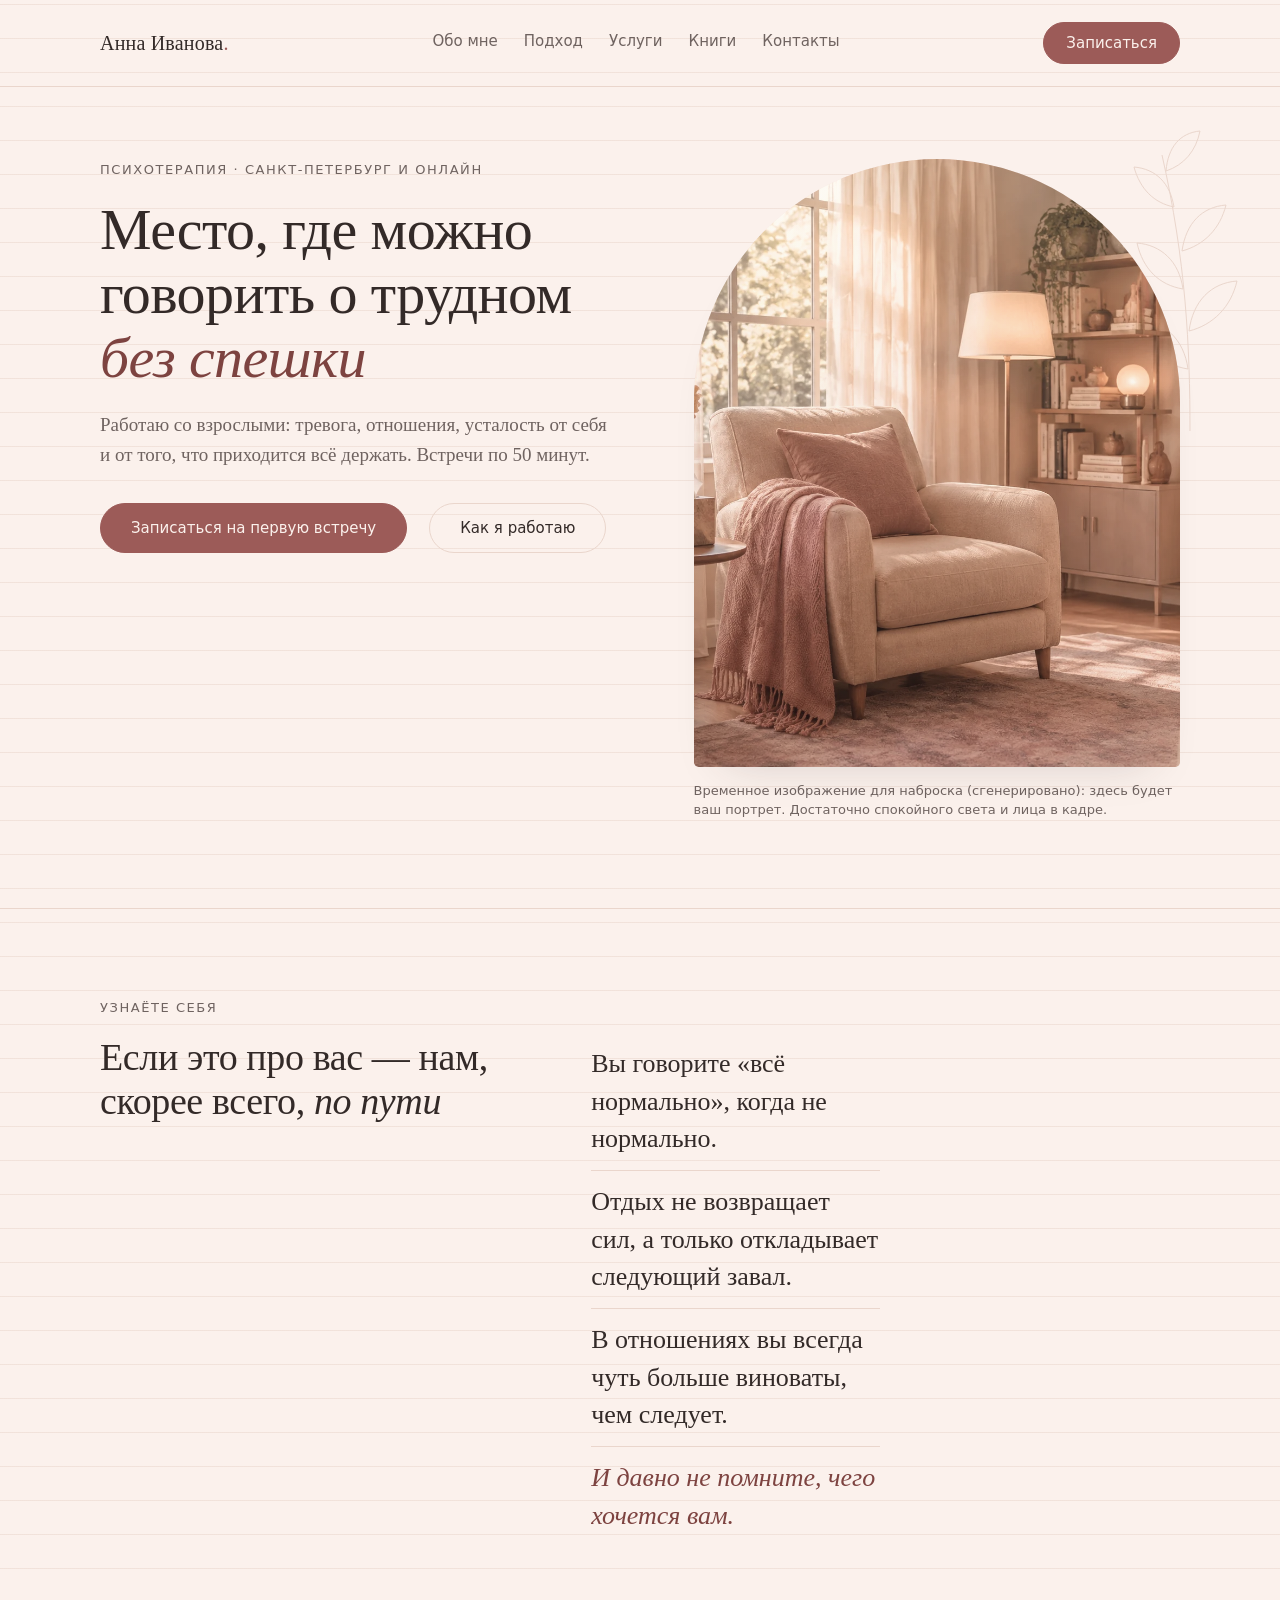
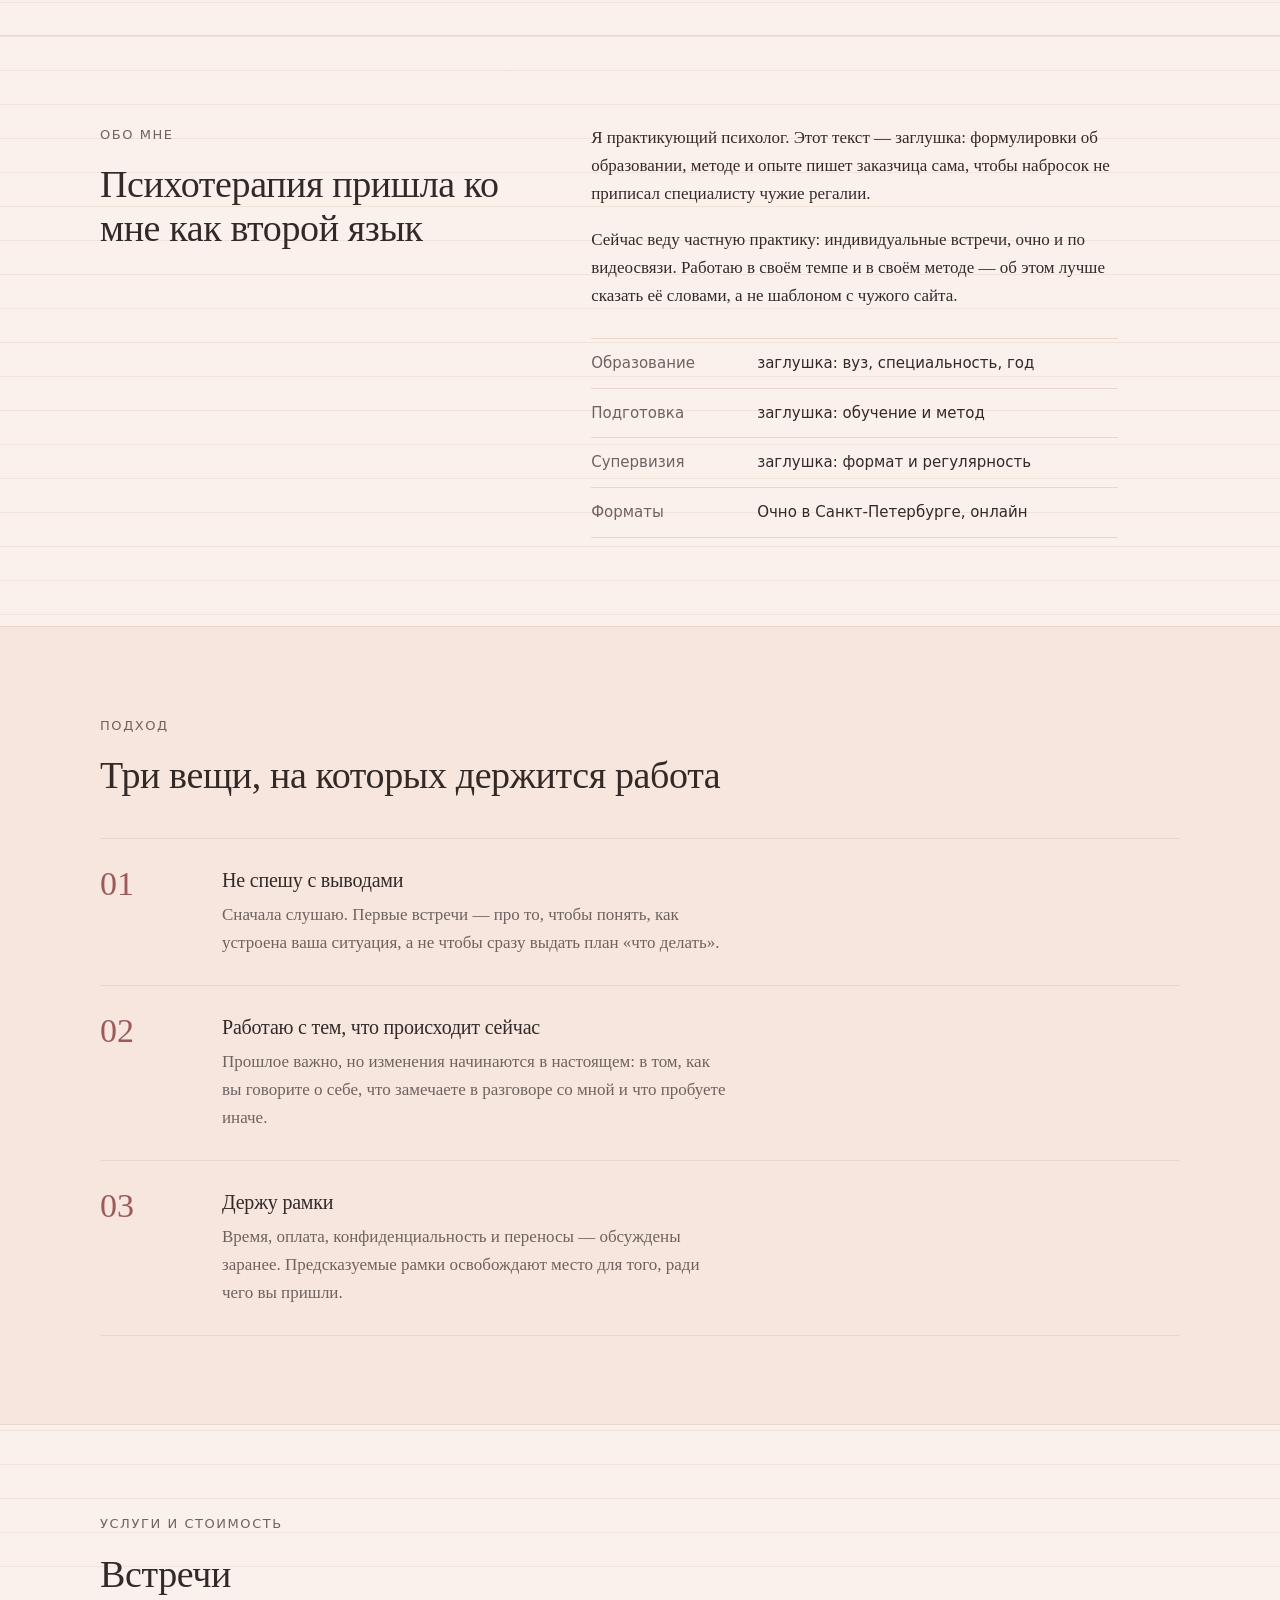
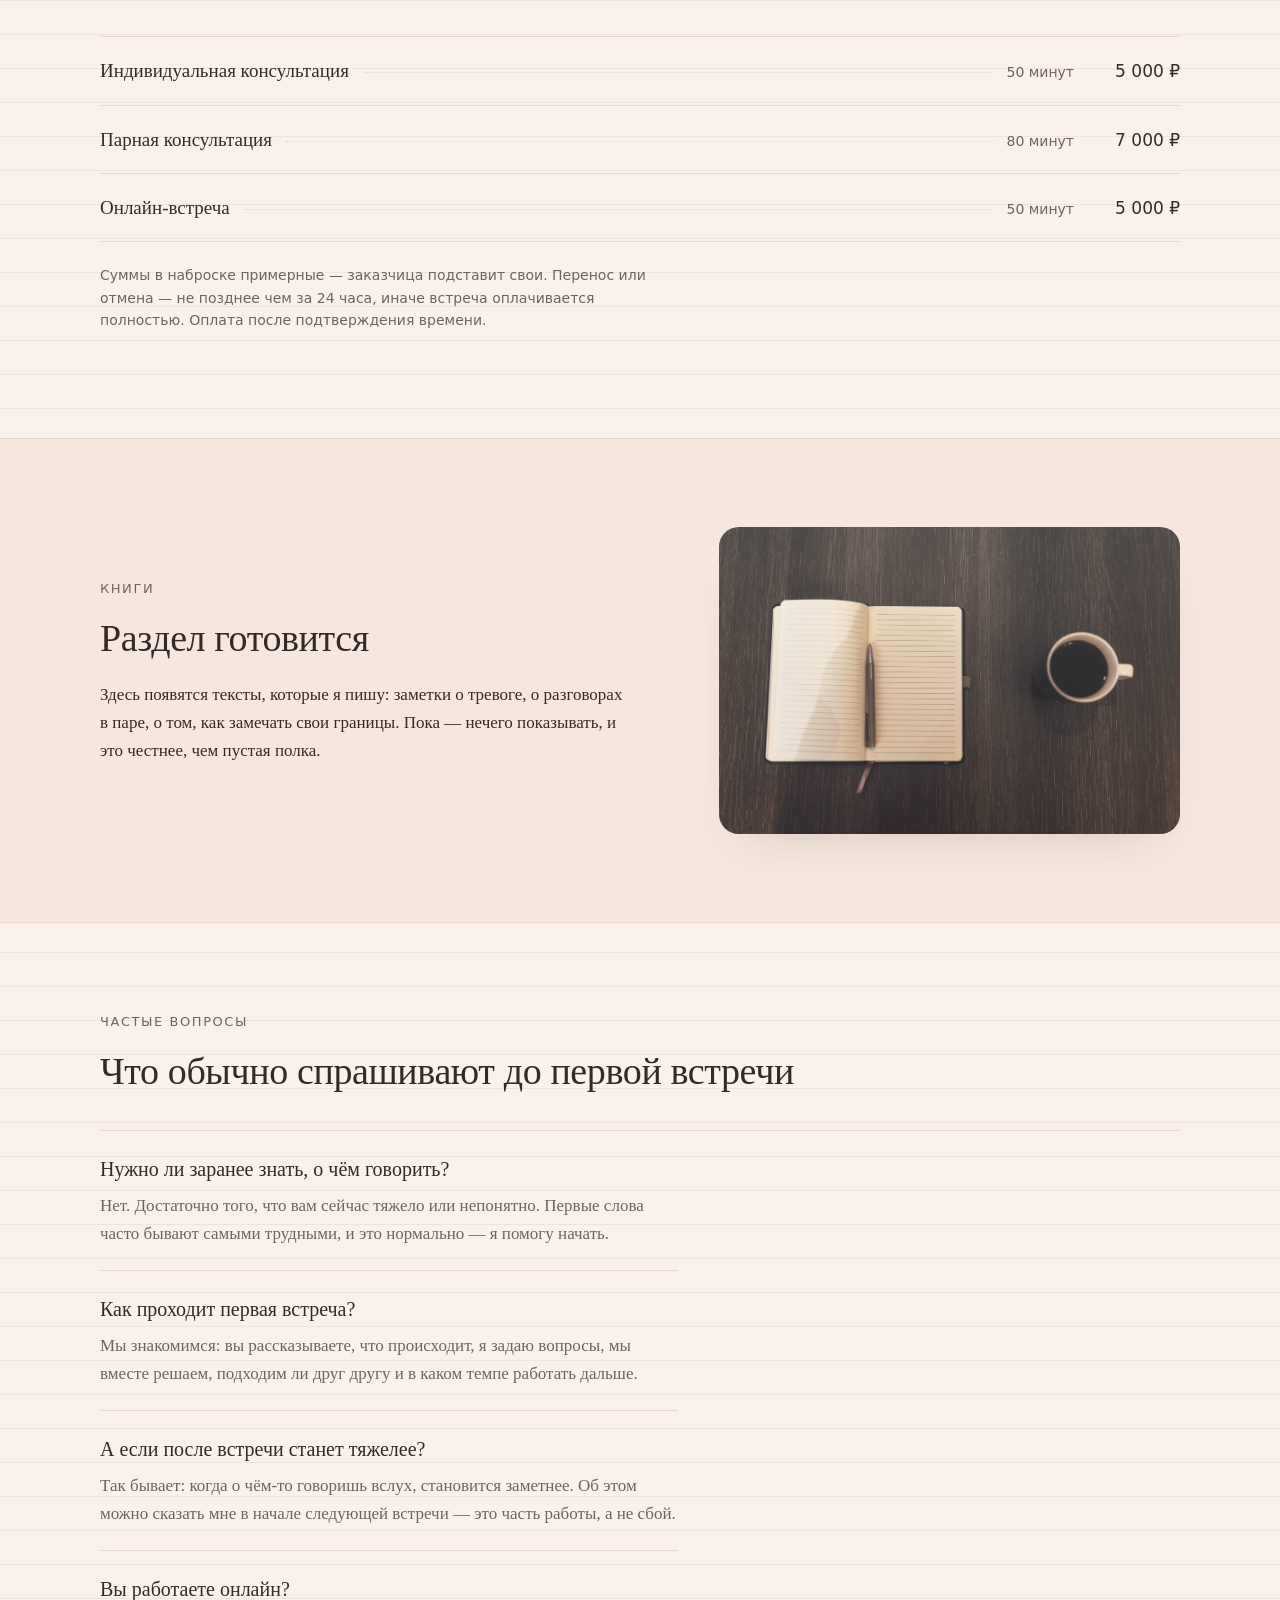
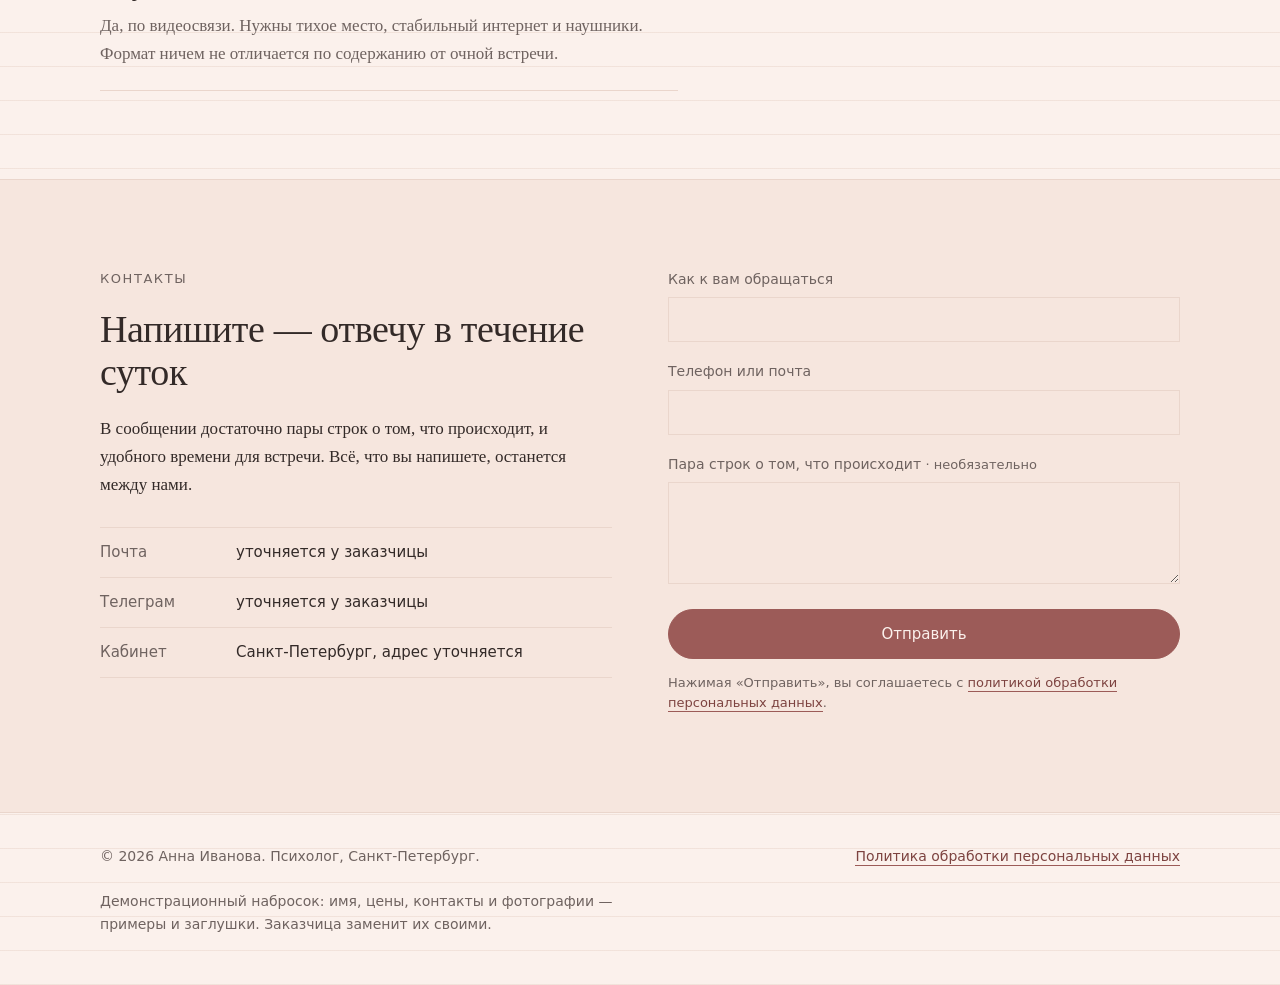
==== commit 5d9f0d34: "Первый экран: изображение из arena.ai, кадр 4:5 (897x1122)" ====
--- a/index.html
+++ b/index.html
@@ -48,7 +48,7 @@
       </div>
       <figure class="hero-photo">
         <div class="photo">
-          <img src="assets/img/hero-room-ai.webp" alt="Тёплая комната с креслом у окна — сгенерированное изображение-заглушка" width="680" height="820" loading="eager">
+          <img src="assets/img/hero-room-ai.webp" alt="Тёплая комната с креслом у окна — сгенерированное изображение-заглушка" width="897" height="1122" loading="eager">
         </div>
         <figcaption>Временное изображение для наброска (сгенерировано): здесь будет ваш портрет. Достаточно спокойного света и лица в кадре.</figcaption>
       </figure>
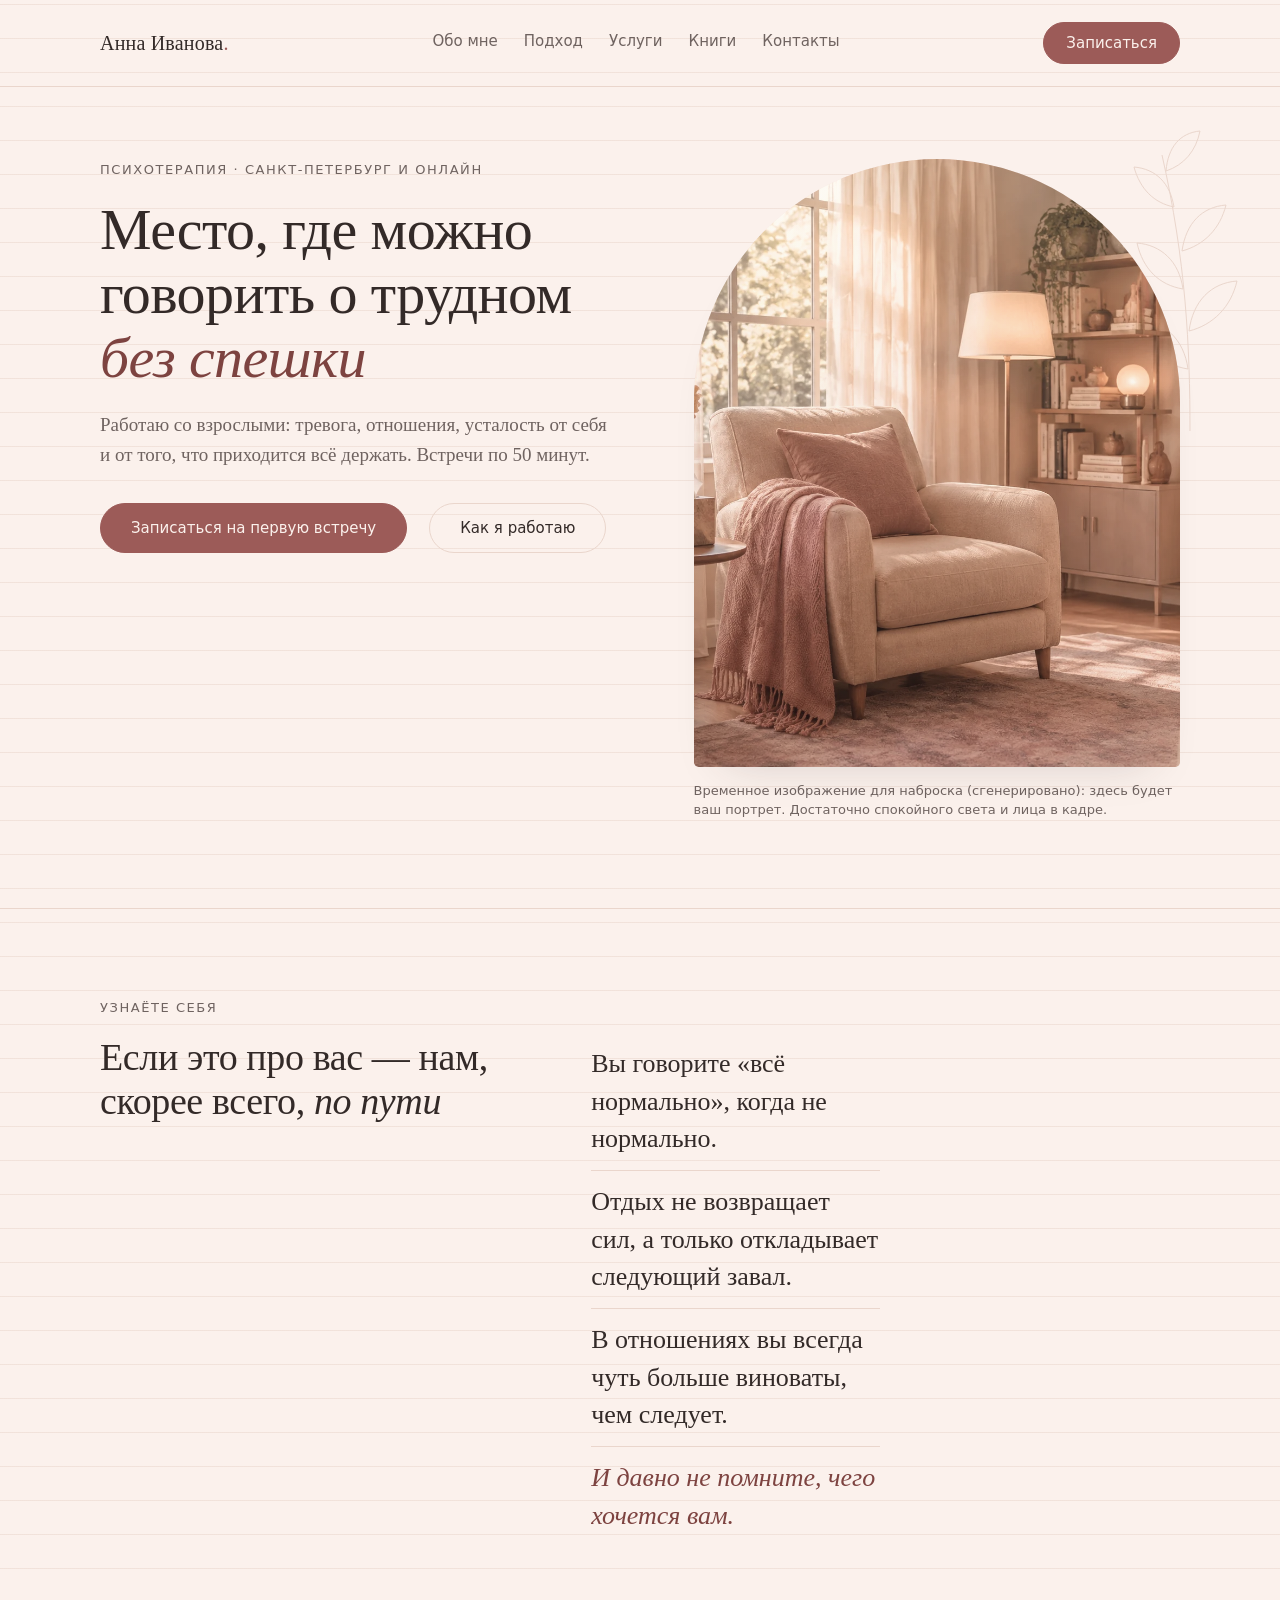
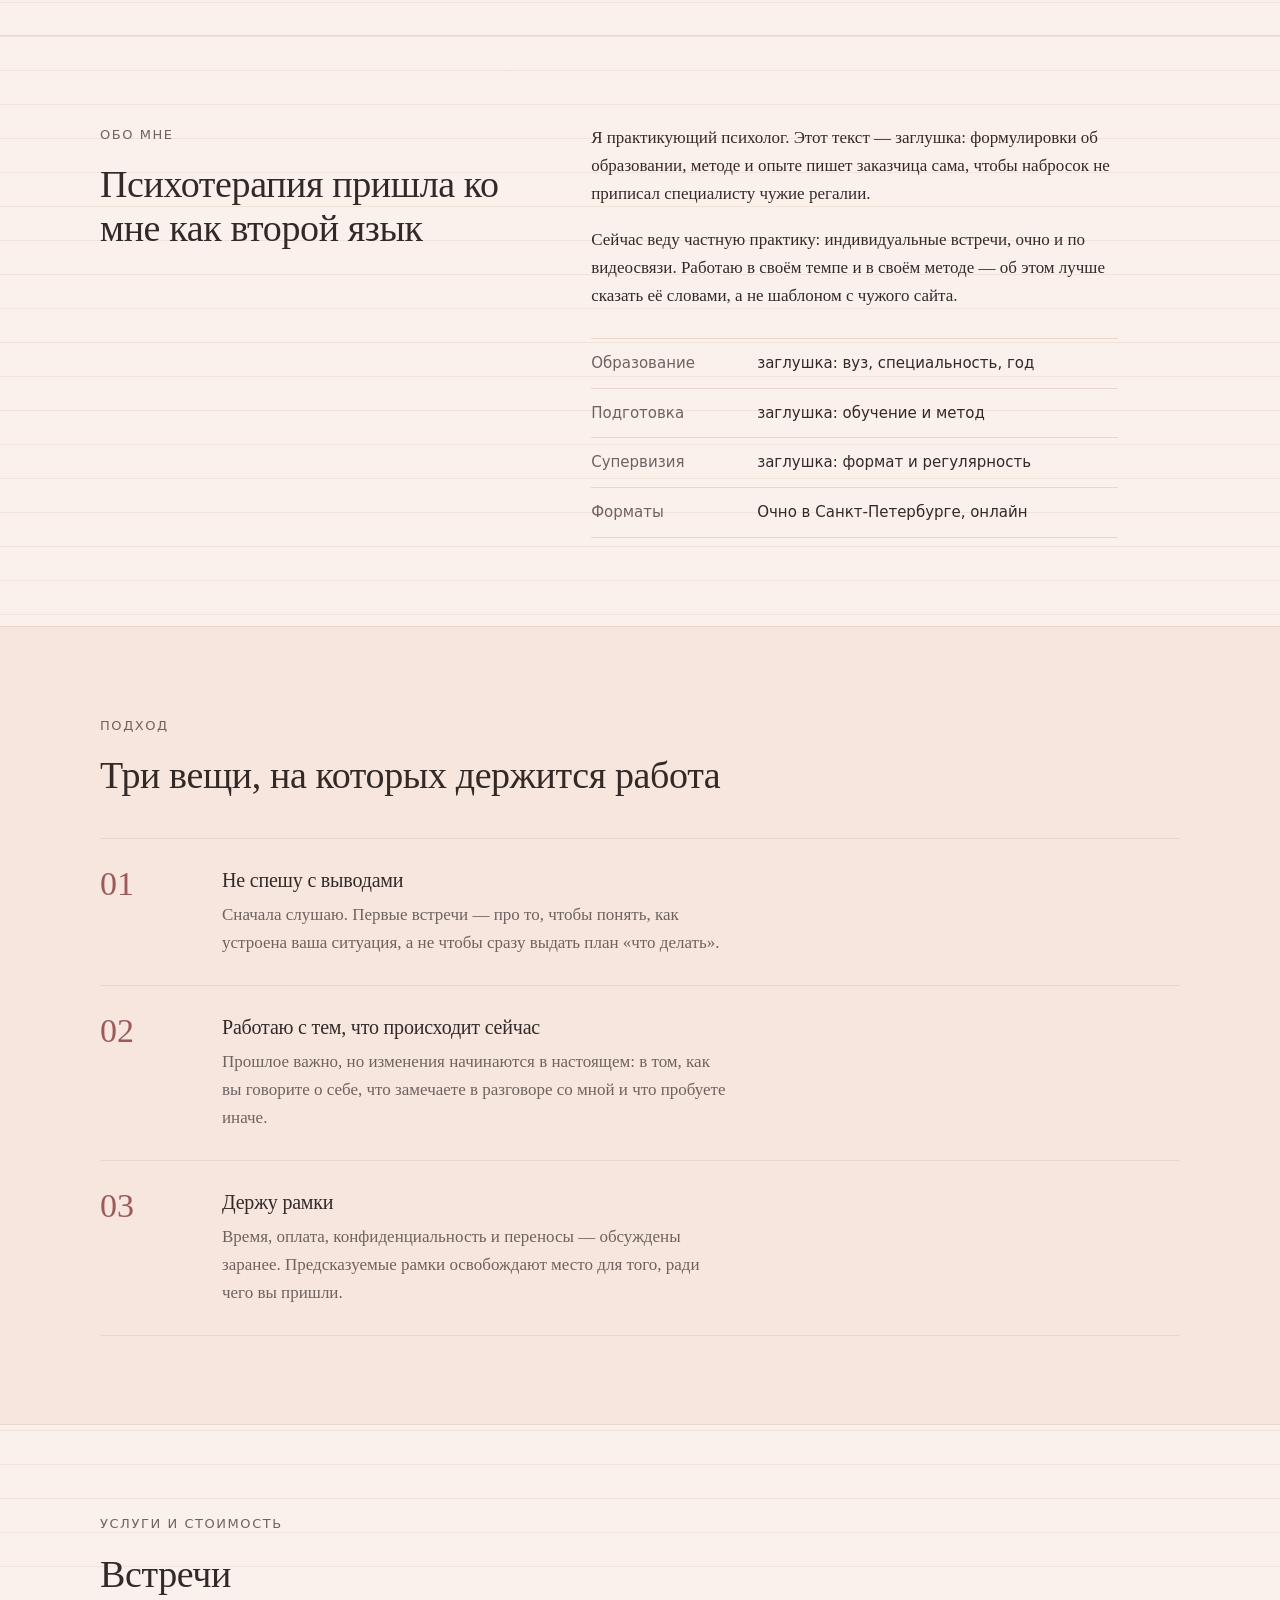
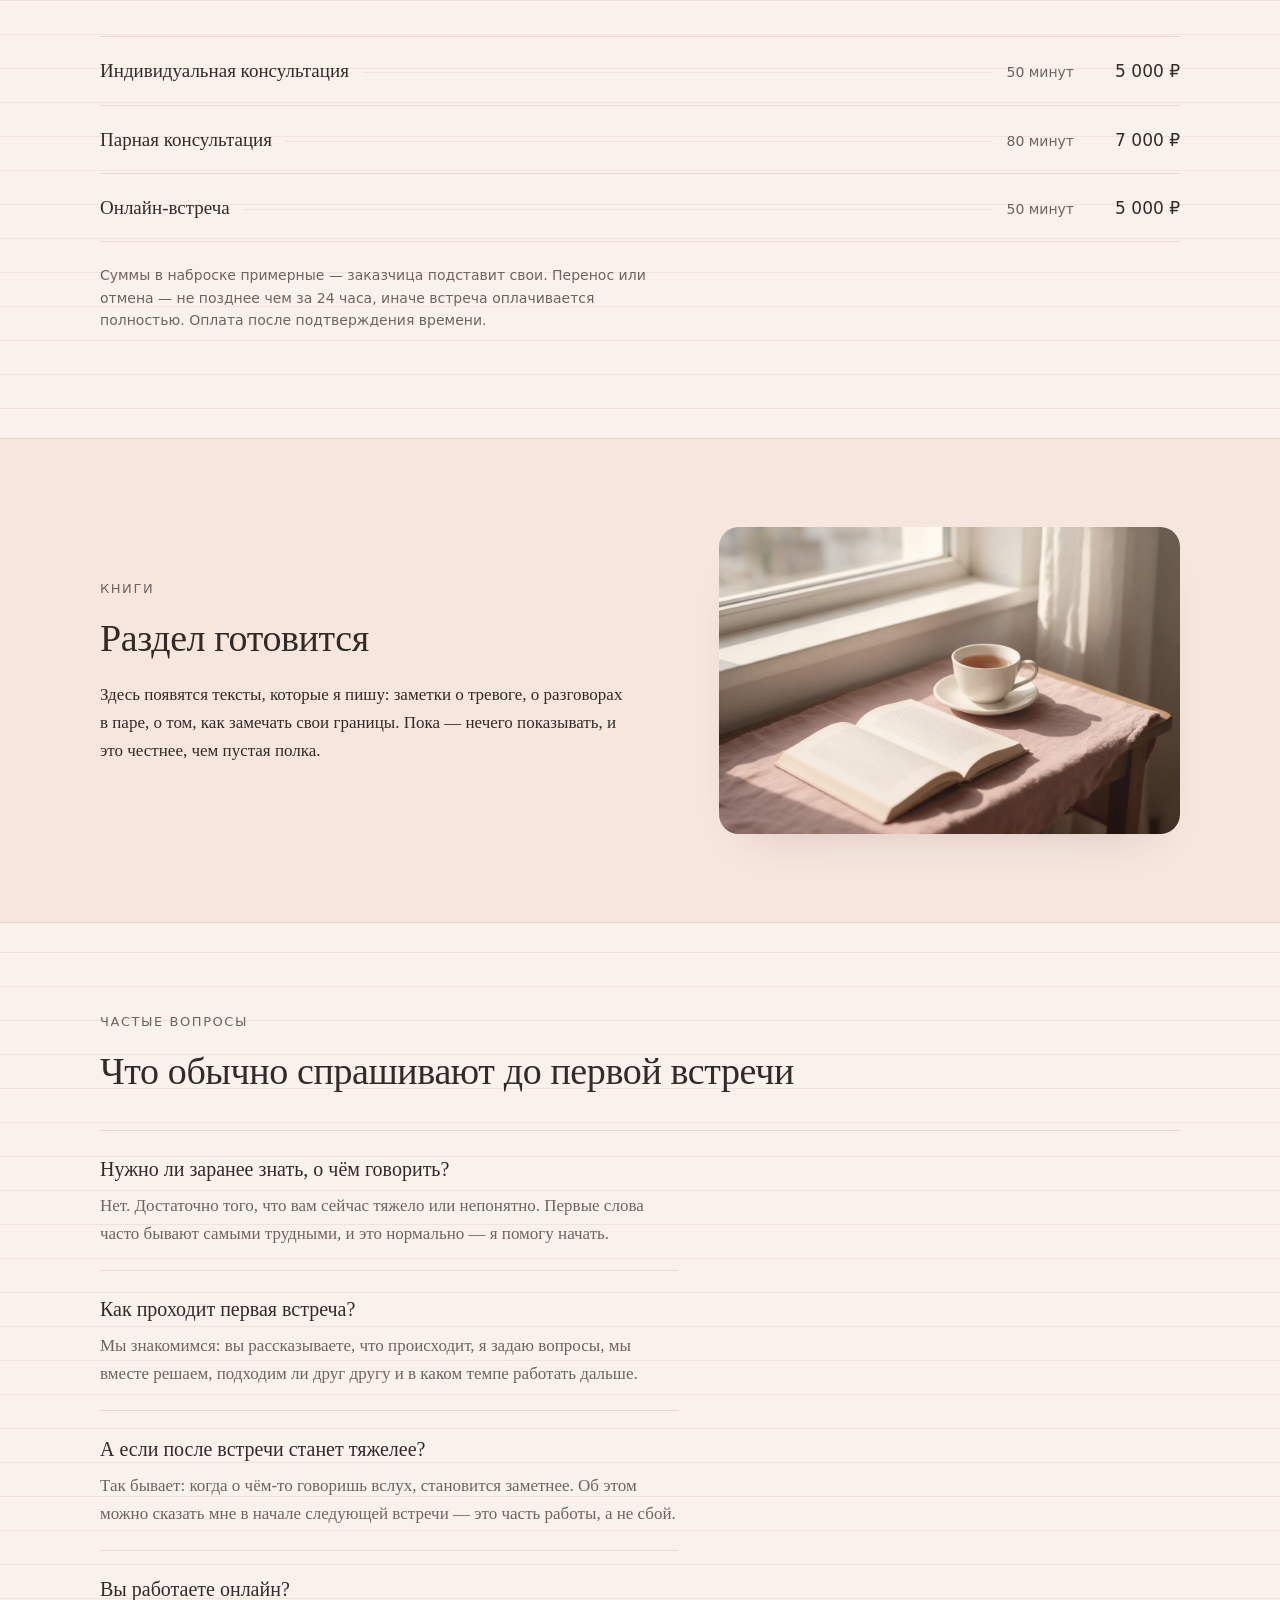
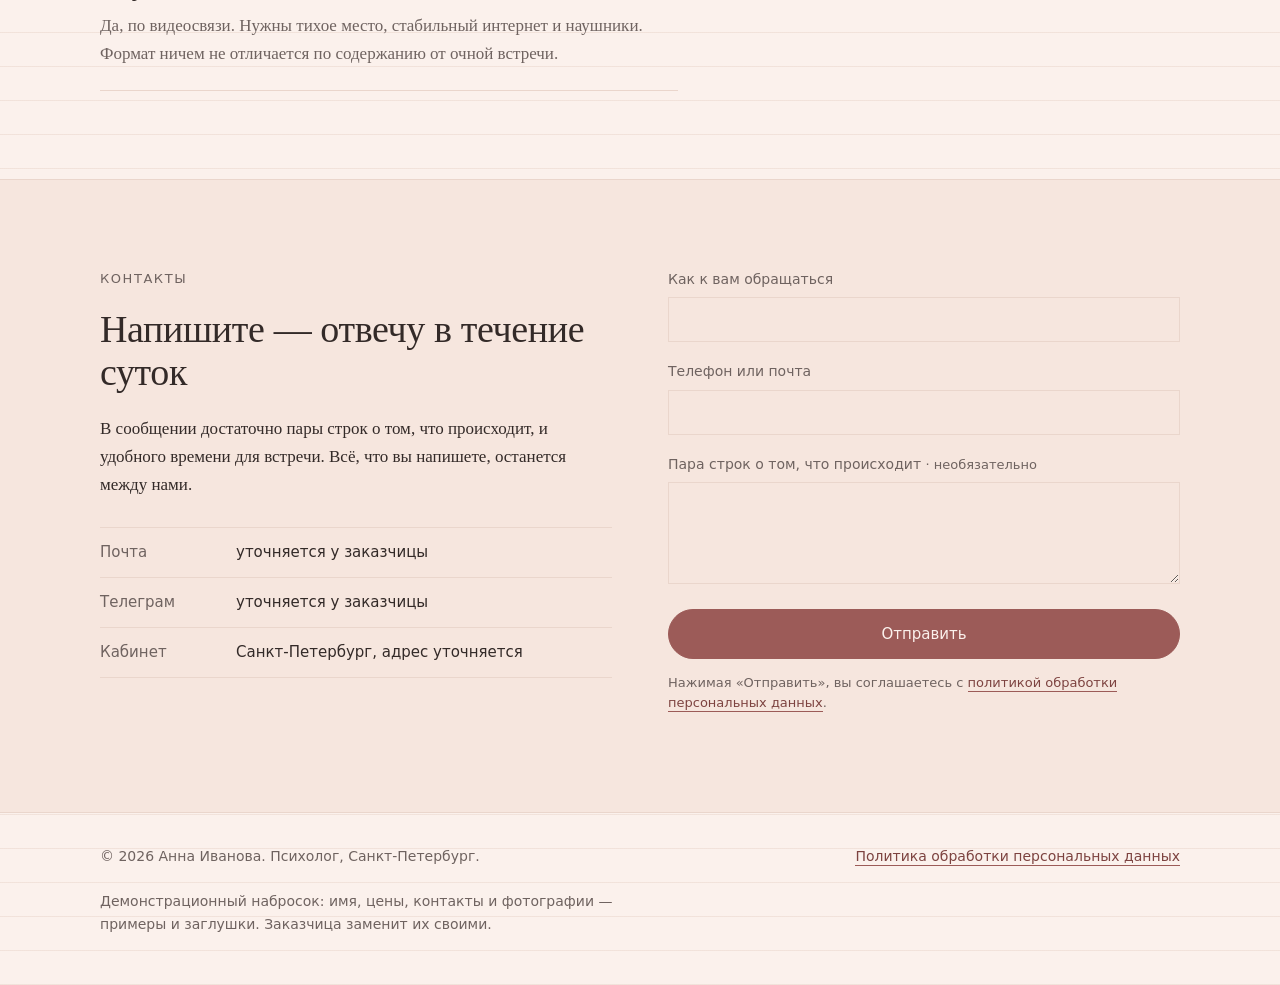
==== commit 70fdc254: "Блок «Книги»: сгенерированное изображение книги и чая (3:2)" ====
--- a/index.html
+++ b/index.html
@@ -157,7 +157,7 @@
         <p class="prose">Здесь появятся тексты, которые я пишу: заметки о тревоге, о разговорах в паре, о том, как замечать свои границы. Пока — нечего показывать, и это честнее, чем пустая полка.</p>
       </div>
       <div class="photo photo-wide">
-        <img src="assets/img/books-note.webp" alt="Открытый блокнот и кофе на столе — временное фото для наброска" width="1024" height="683" loading="lazy">
+        <img src="assets/img/books-open-ai.webp" alt="Открытая книга и чай у окна — сгенерированное изображение-заглушка" width="1200" height="800" loading="lazy">
       </div>
     </div>
   </section>
